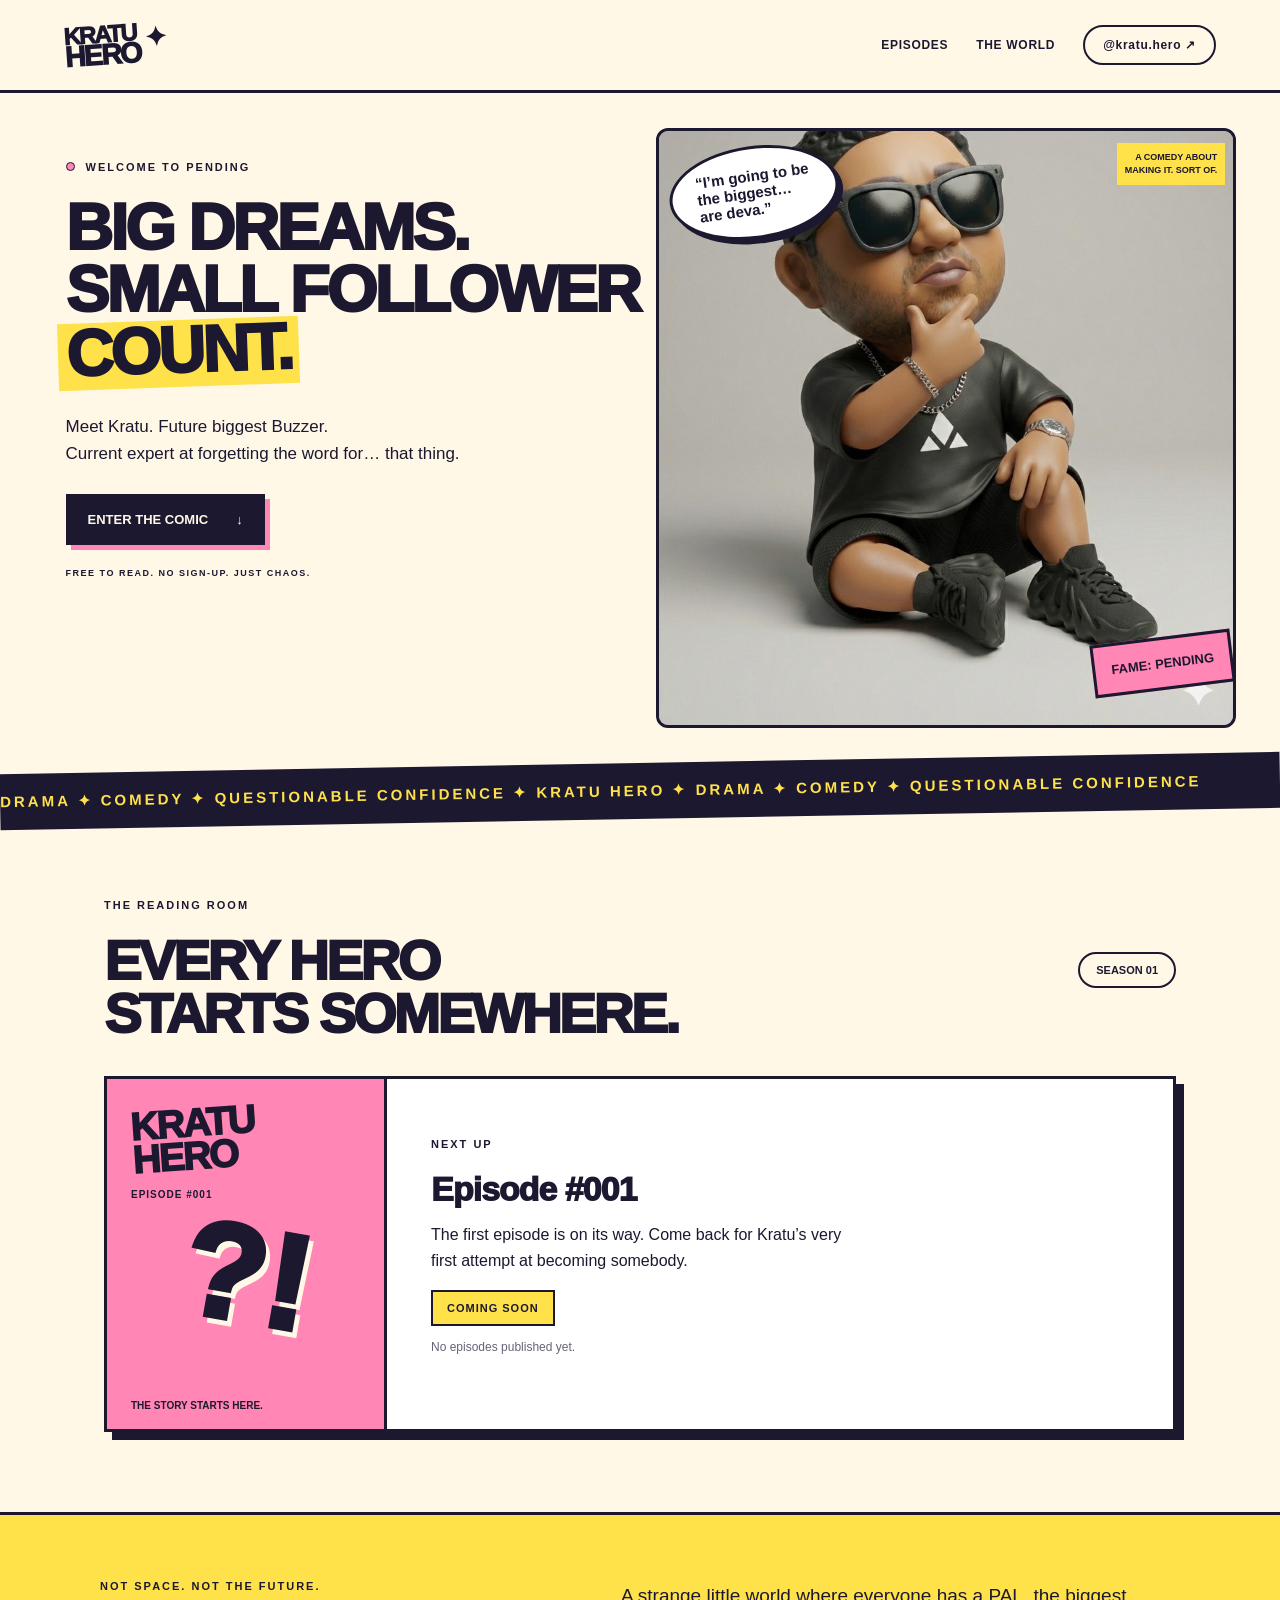
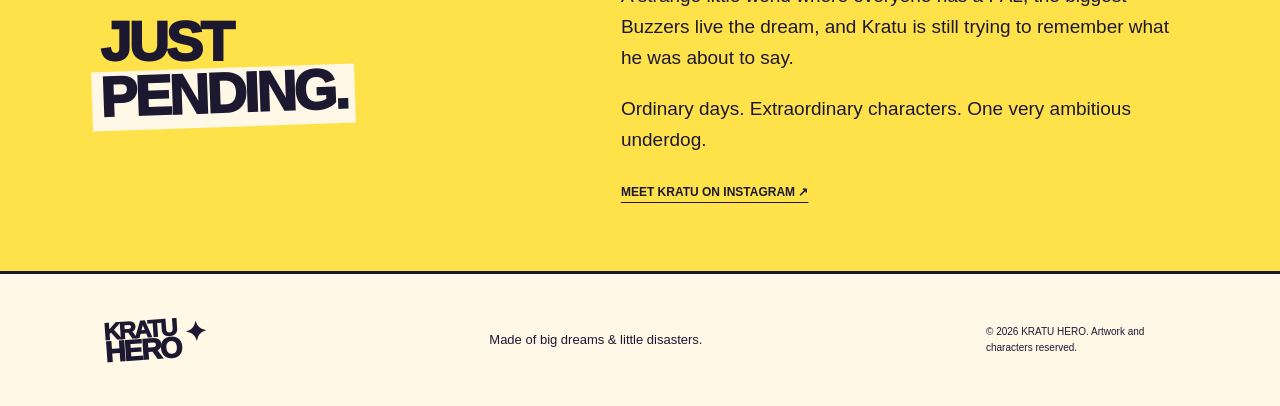
==== public/index.html @ 8c9e6fe4 "Build public Kratu Hero shell and approval-gated comic reader" ====
<!doctype html>
<html lang="en"><head><meta charset="utf-8"><meta name="viewport" content="width=device-width,initial-scale=1"><meta name="theme-color" content="#ffe24a"><meta name="description" content="KRATU HERO — big dreams, small follower count. A comedy comic from the world of Pending."><title>KRATU HERO — Welcome to Pending</title><link rel="icon" href="assets/favicon.svg" type="image/svg+xml"><link rel="stylesheet" href="style.css"></head>
<body><a class="skip" href="#main">Skip to content</a><header><a class="brand" href="./" aria-label="Kratu Hero home">KRATU<span>HERO</span><i>✦</i></a><nav aria-label="Main navigation"><a href="#episodes">EPISODES</a><a href="#world">THE WORLD</a><a class="social" href="https://www.instagram.com/kratu.hero/" target="_blank" rel="noopener">@kratu.hero ↗</a></nav></header>
<main id="main"><section class="hero" aria-labelledby="hero-title"><div class="intro"><p class="eyebrow"><span></span> WELCOME TO PENDING</p><h1 id="hero-title">BIG DREAMS.<br>SMALL FOLLOWER<br><em>COUNT.</em></h1><p class="lede">Meet Kratu. Future biggest Buzzer.<br>Current expert at forgetting the word for… that thing.</p><a class="button" href="#episodes">ENTER THE COMIC <span>↓</span></a><p class="tiny">FREE TO READ. NO SIGN-UP. JUST CHAOS.</p></div><div class="hero-art"><div class="burst"></div><div class="bubble">“I’m going to be<br>the biggest…<br><b>are deva.</b>”</div><div class="character" id="character"><img src="assets/kratu-original.jpeg" alt="Kratu wearing sunglasses, thinking hard about his next big idea" width="928" height="1152" fetchpriority="high"></div><span class="sticker">FAME: PENDING</span><span class="issue-label">A COMEDY ABOUT<br>MAKING IT. SORT OF.</span></div></section>
<div class="ticker" aria-hidden="true">DRAMA ✦ COMEDY ✦ QUESTIONABLE CONFIDENCE ✦ KRATU HERO ✦ DRAMA ✦ COMEDY ✦ QUESTIONABLE CONFIDENCE</div>
<section id="episodes" class="episodes"><div class="section-head"><div><p class="eyebrow">THE READING ROOM</p><h2>EVERY HERO<br>STARTS SOMEWHERE.</h2></div><span class="pill">SEASON 01</span></div><div id="episode-list" class="episode-grid"><article class="coming-card"><div class="cover-placeholder"><span class="mini-brand">KRATU<br>HERO</span><span class="cover-number">EPISODE #001</span><div class="question">?!</div><span class="cover-foot">THE STORY STARTS HERE.</span></div><div class="episode-copy"><p class="eyebrow">NEXT UP</p><h3>Episode #001</h3><p>The first episode is on its way. Come back for Kratu’s very first attempt at becoming somebody.</p><span class="status">COMING SOON</span><p class="availability">No episodes published yet.</p></div></article></div></section>
<section id="world" class="world"><div class="world-title"><p class="eyebrow">NOT SPACE. NOT THE FUTURE.</p><h2>JUST<br><em>PENDING.</em></h2></div><div class="world-copy"><p>A strange little world where everyone has a PAL, the biggest Buzzers live the dream, and Kratu is still trying to remember what he was about to say.</p><p>Ordinary days. Extraordinary characters. One very ambitious underdog.</p><a class="text-link" href="https://www.instagram.com/kratu.hero/" target="_blank" rel="noopener">MEET KRATU ON INSTAGRAM ↗</a></div></section></main>
<footer><a class="brand" href="./">KRATU<span>HERO</span><i>✦</i></a><p>Made of big dreams & little disasters.</p><small>© <span id="year">2026</span> KRATU HERO. Artwork and characters reserved.</small></footer><script src="app.js" defer></script></body></html>
---- public/style.css ----
:root{--ink:#1c1830;--paper:#fff8e7;--yellow:#ffe24a;--pink:#ff86b5;--violet:#afa1f0;--line:3px solid var(--ink)}*{box-sizing:border-box}html{scroll-behavior:smooth;scroll-padding-top:25px}body{margin:0;background:var(--paper);color:var(--ink);font-family:Arial,Helvetica,sans-serif}a{color:inherit}header{max-width:1360px;margin:auto;padding:24px 5%;display:flex;align-items:center;justify-content:space-between;border-bottom:var(--line)}.brand{text-decoration:none;font-weight:1000;letter-spacing:-2px;font-size:24px;line-height:.8;display:block;position:relative;transform:rotate(-4deg);padding-right:26px}.brand span{display:block;font-size:29px}.brand i{position:absolute;right:0;top:6px;font-size:27px;font-style:normal}nav{display:flex;gap:28px;align-items:center;font-size:12px;font-weight:900;letter-spacing:.7px}nav a{text-decoration:none;padding:12px 0}.social{border:2px solid var(--ink);border-radius:100px;padding:11px 18px}.hero{max-width:1360px;margin:auto;display:grid;grid-template-columns:1.05fr 1fr;min-height:650px;overflow:hidden}.intro{padding:68px 0 64px 10%}.eyebrow{font-size:11px;font-weight:900;letter-spacing:2px;margin:0 0 24px}.eyebrow span{display:inline-block;background:var(--pink);width:9px;height:9px;border:1px solid var(--ink);border-radius:50%;margin-right:6px}h1,h2,h3{font-weight:1000;letter-spacing:-3px;margin:0;line-height:.94}h1{font-size:clamp(50px,5.7vw,82px)}h1 em,h2 em{font-style:normal;display:inline-block;background:var(--yellow);padding:0 8px 6px;margin-left:-8px;transform:rotate(-2deg)}.lede{font-size:17px;line-height:1.55;margin:27px 0}.button{display:inline-flex;gap:28px;text-decoration:none;background:var(--ink);color:var(--paper);font-weight:900;font-size:13px;padding:18px 22px;box-shadow:5px 5px 0 var(--pink);transition:transform .15s}.button:hover{transform:translateY(-3px)}.tiny{font-size:9px;font-weight:800;letter-spacing:1.5px;margin-top:23px}.hero-art{position:relative;min-height:600px;background:radial-gradient(var(--ink) .8px,transparent .8px);background-size:11px 11px;margin:35px 7% 35px 0;border:var(--line);background-color:var(--violet);border-radius:48% 48% 10px 10px;overflow:hidden}.burst{position:absolute;inset:20%;background:var(--yellow);clip-path:polygon(50% 0,60% 30%,85% 12%,75% 42%,100% 50%,73% 60%,87% 90%,60% 75%,50% 100%,40% 73%,10% 88%,25% 60%,0 50%,28% 40%,14% 10%,40% 27%);transform:scale(2)}.character{position:absolute;inset:14% 3% 0;display:flex;justify-content:center;align-items:end}.character img{width:100%;height:100%;object-fit:contain;object-position:center bottom}.standin{font-size:230px;font-weight:1000;text-shadow:9px 9px 0 var(--paper);transform:rotate(-12deg);line-height:.7;margin-bottom:80px}.standin span{display:block;transform:translateX(50px)}.bubble{position:absolute;top:30px;left:18px;z-index:2;font-size:19px;font-weight:700;background:white;border:var(--line);padding:18px 25px;border-radius:50%;transform:rotate(-8deg);box-shadow:4px 5px 0 var(--ink)}.sticker{position:absolute;bottom:35px;right:0;background:var(--pink);padding:16px;border:var(--line);font-weight:900;font-size:13px;transform:rotate(-7deg)}.issue-label{position:absolute;top:40px;right:15px;font-weight:900;font-size:9px;line-height:1.4;text-align:right}.ticker{background:var(--ink);color:var(--yellow);font-weight:900;letter-spacing:3px;padding:19px 0;white-space:nowrap;overflow:hidden;font-size:15px;transform:rotate(-1deg)}.episodes{max-width:1200px;margin:0 auto;padding:80px 5%}.section-head{display:flex;align-items:center;justify-content:space-between;margin-bottom:35px}h2{font-size:clamp(34px,4.5vw,56px)}.pill{border:2px solid var(--ink);padding:10px 16px;border-radius:50px;font-size:11px;font-weight:900;white-space:nowrap}.coming-card{display:grid;grid-template-columns:280px 1fr;border:var(--line);box-shadow:8px 8px 0 var(--ink);background:white}.cover-placeholder{aspect-ratio:4/5;border-right:var(--line);padding:24px;background:var(--pink);position:relative;overflow:hidden}.mini-brand{display:block;font-weight:1000;font-size:39px;line-height:.85;letter-spacing:-2px;transform:rotate(-4deg)}.cover-number{display:block;margin-top:20px;font-weight:900;font-size:10px;letter-spacing:1px}.question{font-size:135px;font-weight:1000;transform:rotate(10deg);text-align:center;text-shadow:5px 5px 0 var(--paper)}.cover-foot{position:absolute;bottom:18px;font-size:10px;font-weight:900}.episode-copy{padding:44px;align-self:center}.episode-copy h3{font-size:34px;letter-spacing:-1px}.episode-copy>p:not(.eyebrow){max-width:420px;line-height:1.6;font-size:16px}.status{display:inline-block;font-weight:900;font-size:11px;letter-spacing:1px;background:var(--yellow);border:2px solid var(--ink);padding:10px 14px}.episode-copy p.availability{font-size:12px;color:#696277}.world{border-top:var(--line);border-bottom:var(--line);background:var(--yellow);padding:65px max(5%,calc((100vw - 1080px)/2));display:grid;grid-template-columns:1fr 1.2fr;gap:55px}.world h2 em{background:var(--paper)}.world-copy{font-size:19px;line-height:1.65}.world-copy p:first-child{margin-top:0}.text-link{font-size:12px;font-weight:900;text-underline-offset:6px}footer{max-width:1200px;margin:auto;padding:45px 5%;display:flex;justify-content:space-between;align-items:center;gap:25px}footer p{font-size:13px}footer small{font-size:10px;max-width:190px;line-height:1.6}.skip{position:absolute;top:-80px;left:20px;background:white;padding:15px;z-index:10}.skip:focus{top:5px}a:focus-visible{outline:4px solid #7144c5;outline-offset:5px}@media(max-width:700px){header{padding:22px 6%}nav{gap:16px;font-size:10px}.social{display:none}.hero{grid-template-columns:1fr}.intro{padding:45px 7% 20px}h1{font-size:58px}.lede{font-size:16px}.hero-art{height:440px;min-height:0;margin:20px 7% 40px}.bubble{font-size:16px}.issue-label{font-size:8px}.ticker{font-size:12px;padding:16px}.episodes{padding:55px 7%}.section-head{gap:15px;align-items:flex-start}h2{font-size:36px;letter-spacing:-1.5px}.pill{font-size:9px;padding:8px}.coming-card{grid-template-columns:1fr}.cover-placeholder{border-right:0;border-bottom:var(--line);max-height:340px;aspect-ratio:auto}.mini-brand{font-size:42px}.question{font-size:130px;line-height:1.1}.cover-number{margin-top:14px}.cover-foot{right:18px}.episode-copy{padding:28px}.world{grid-template-columns:1fr;gap:30px;padding:45px 7%}.world-copy{font-size:17px}footer{flex-wrap:wrap;padding:35px 7%}footer small{max-width:none;width:100%}}@media(prefers-reduced-motion:reduce){html{scroll-behavior:auto}*{transition:none!important}}

.hero-art{border-radius:12px}.character{inset:0}.character img{object-fit:cover}.bubble{top:15px;font-size:15px;left:10px}.issue-label{background:var(--yellow);padding:8px;top:12px;right:8px}.sticker{z-index:3}.burst{display:none}
h1{font-size:clamp(46px,5.1vw,74px)}
@media(max-width:700px){h1{font-size:clamp(34px,10.5vw,58px);letter-spacing:-2px}.hero-art{height:auto;aspect-ratio:4/5}.section-head h2{font-size:clamp(27px,7.8vw,36px)}}
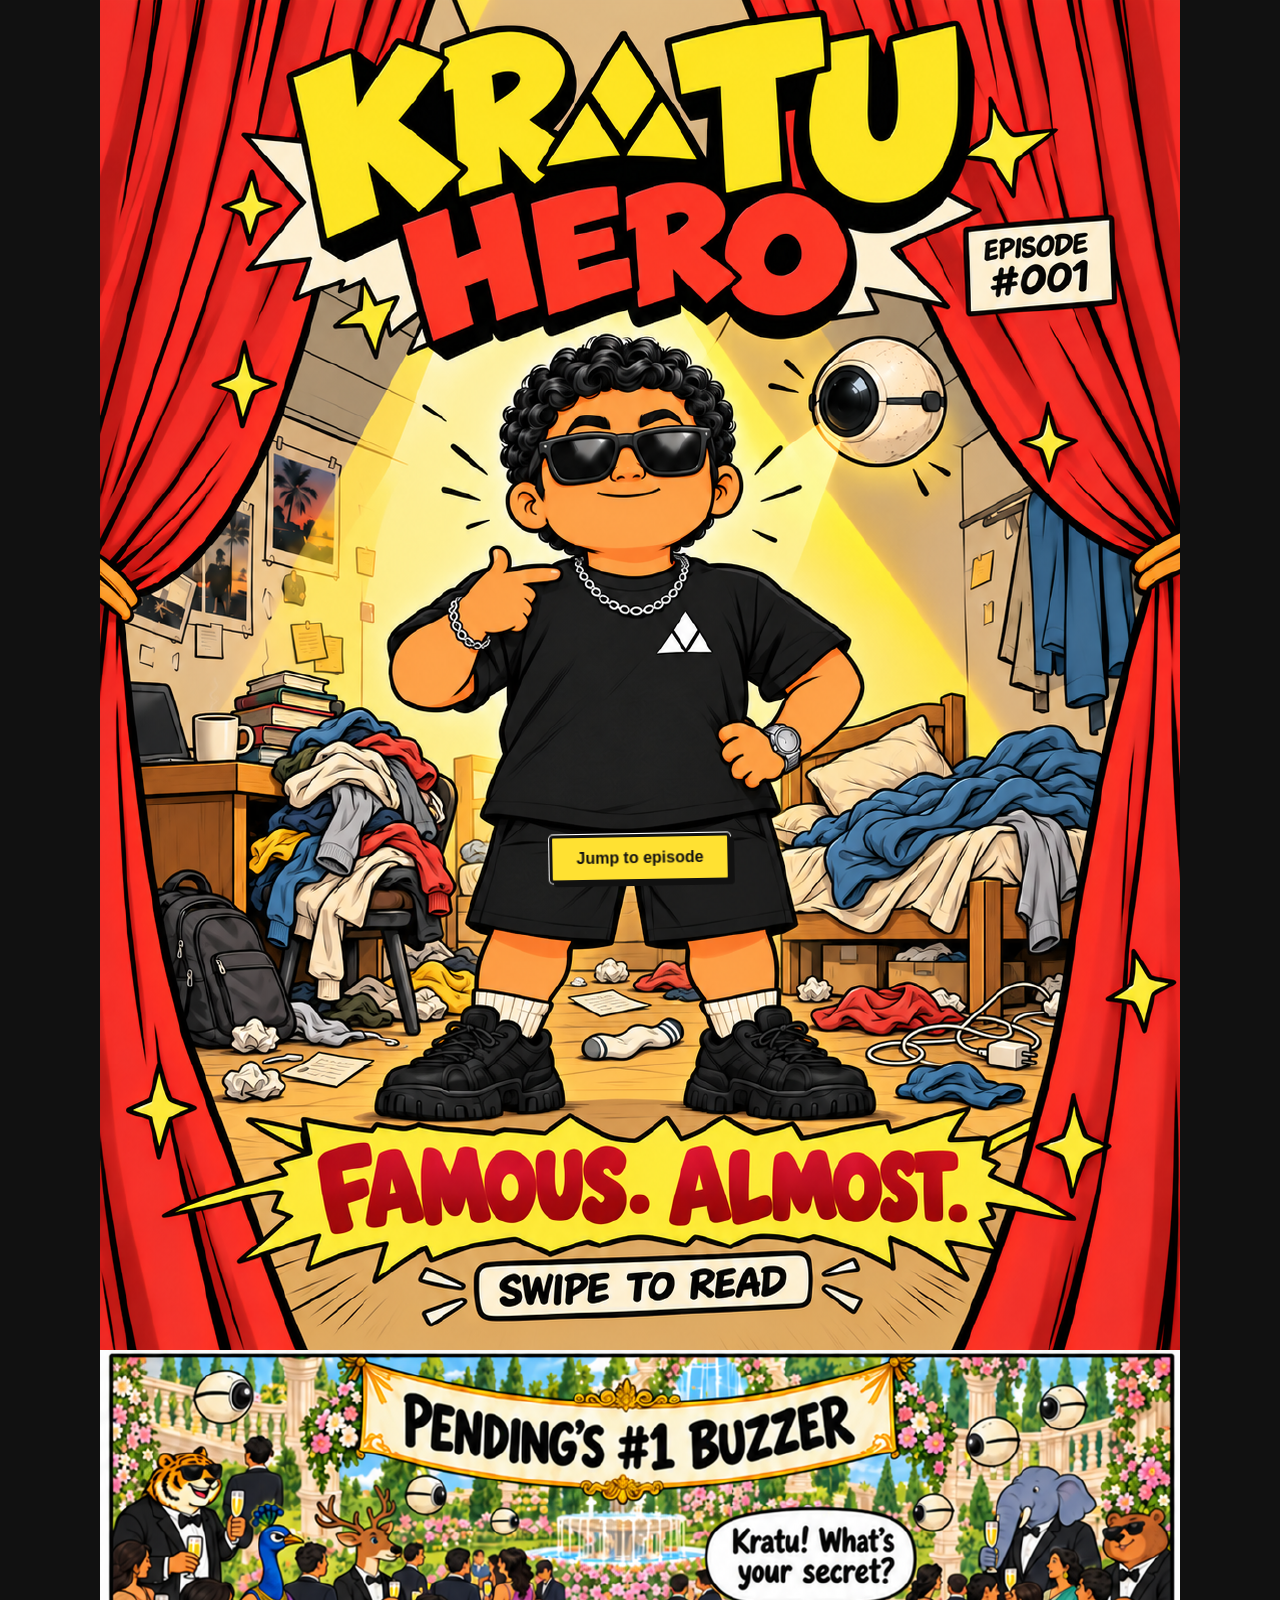
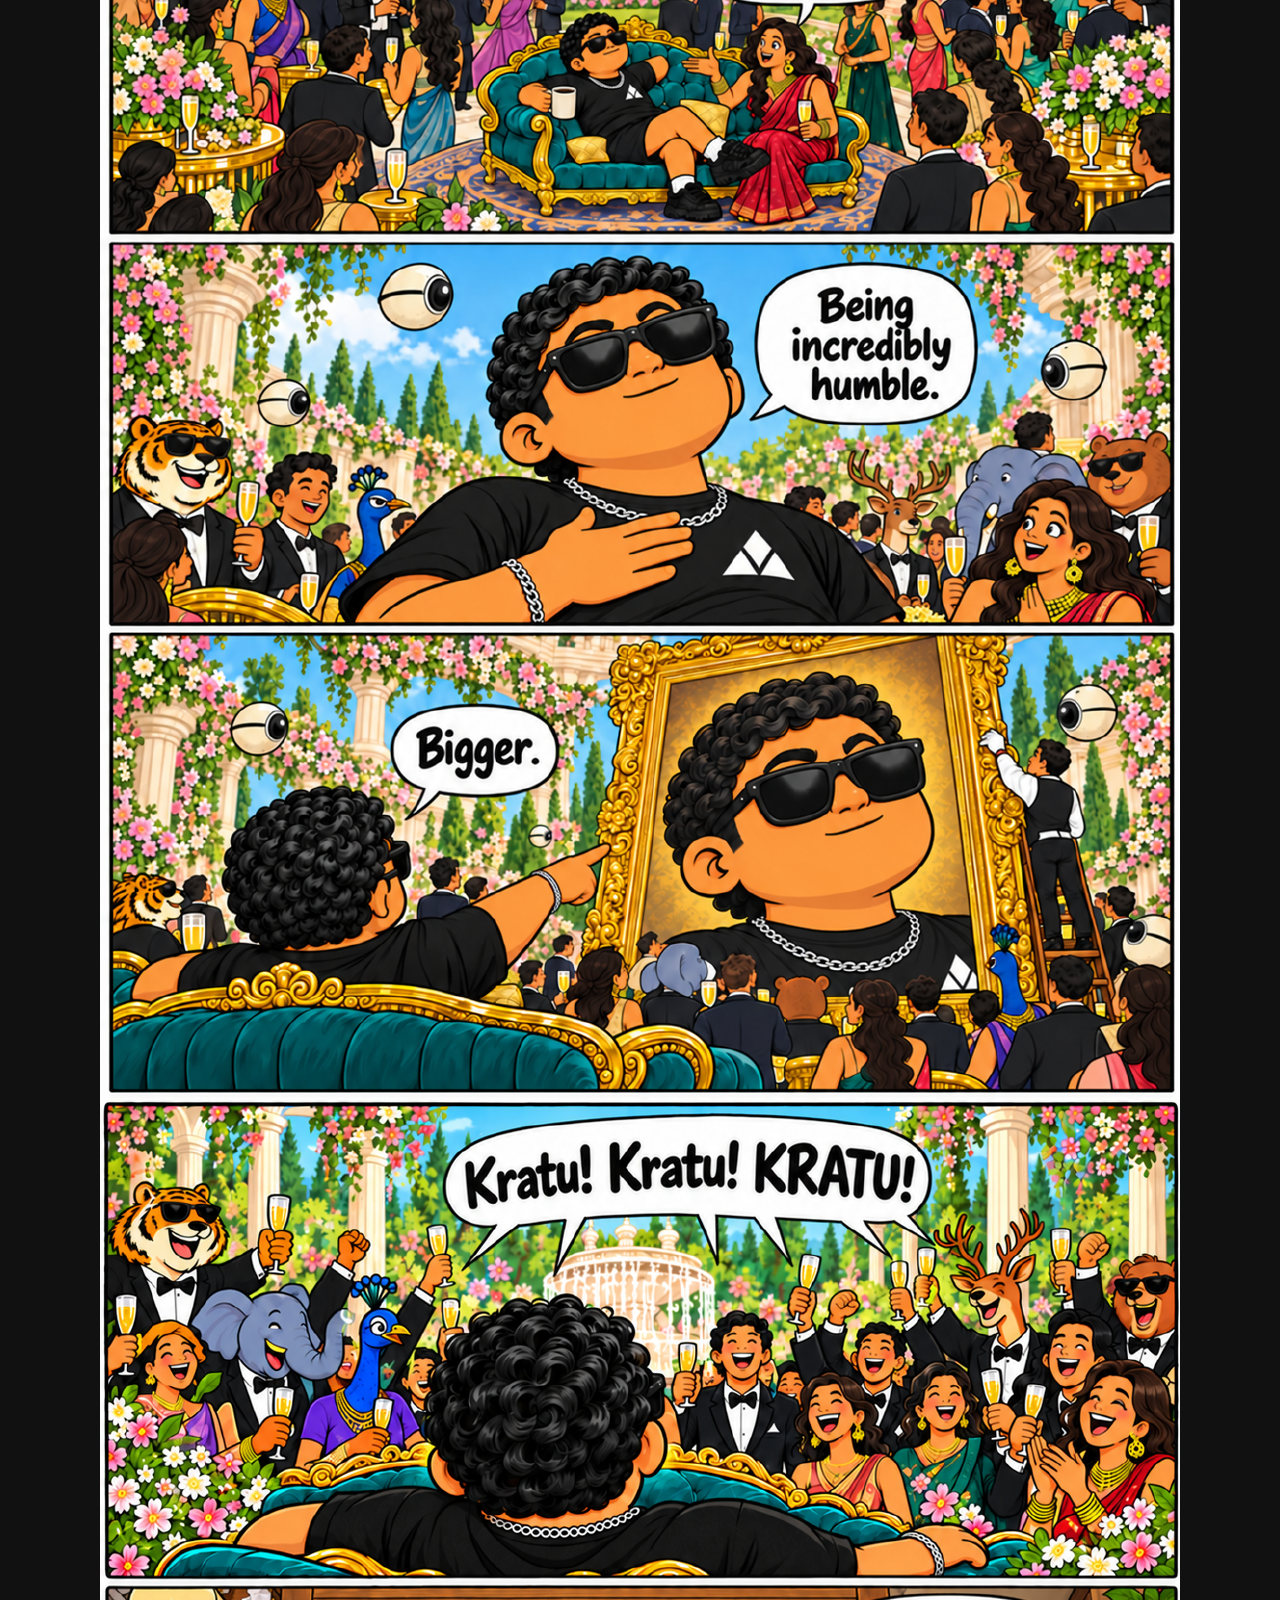
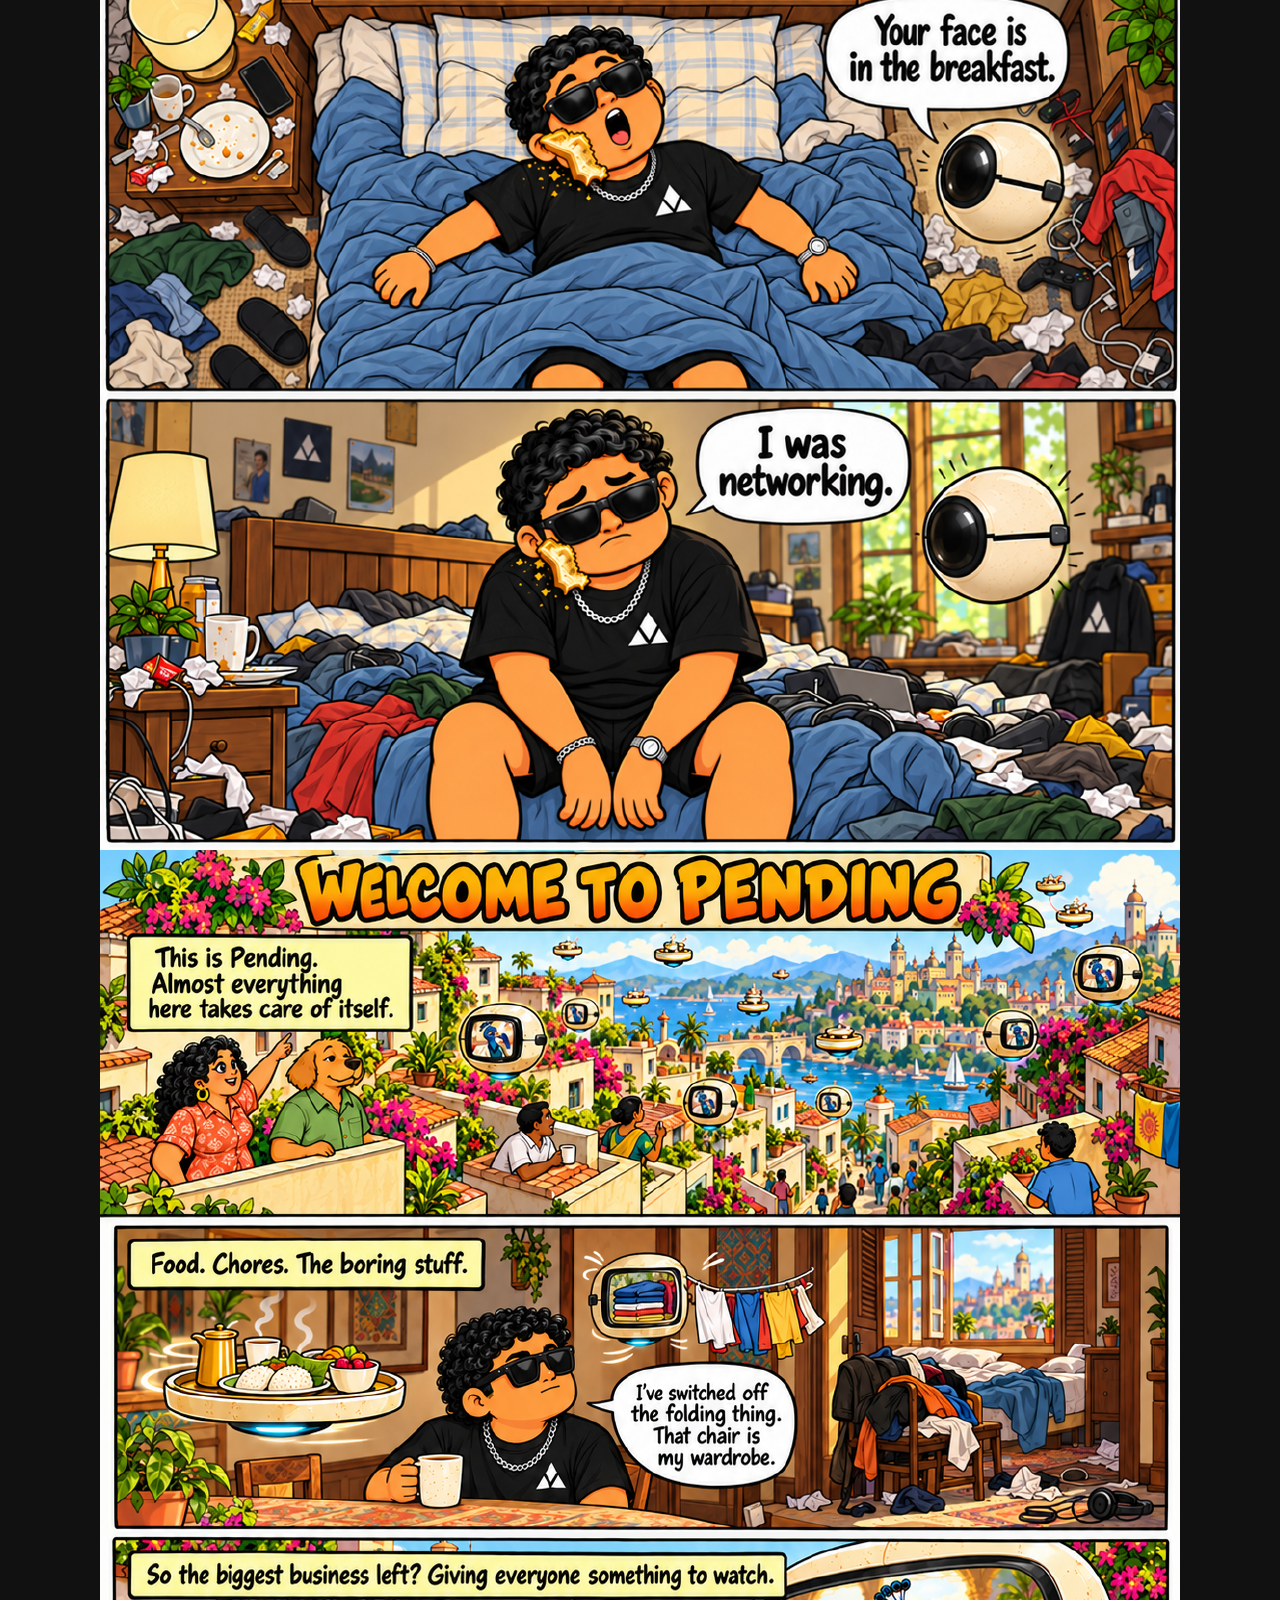
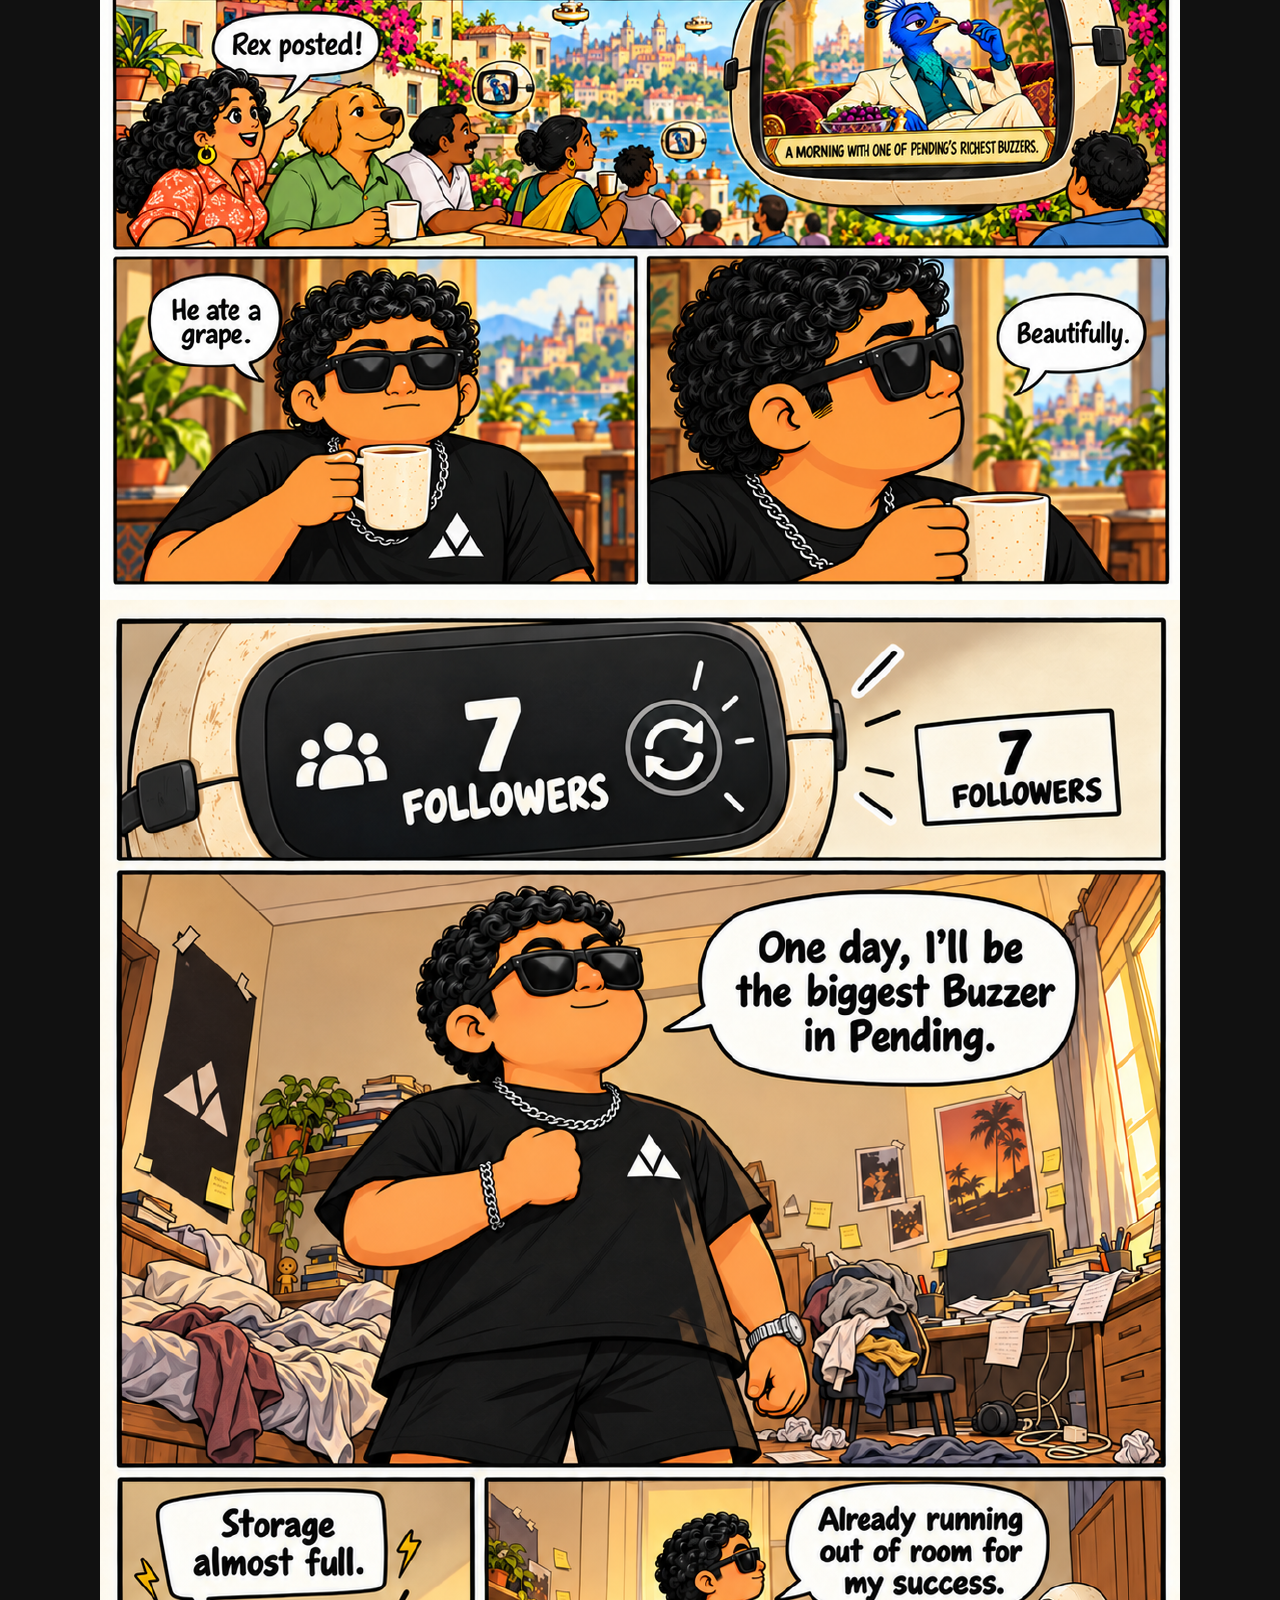
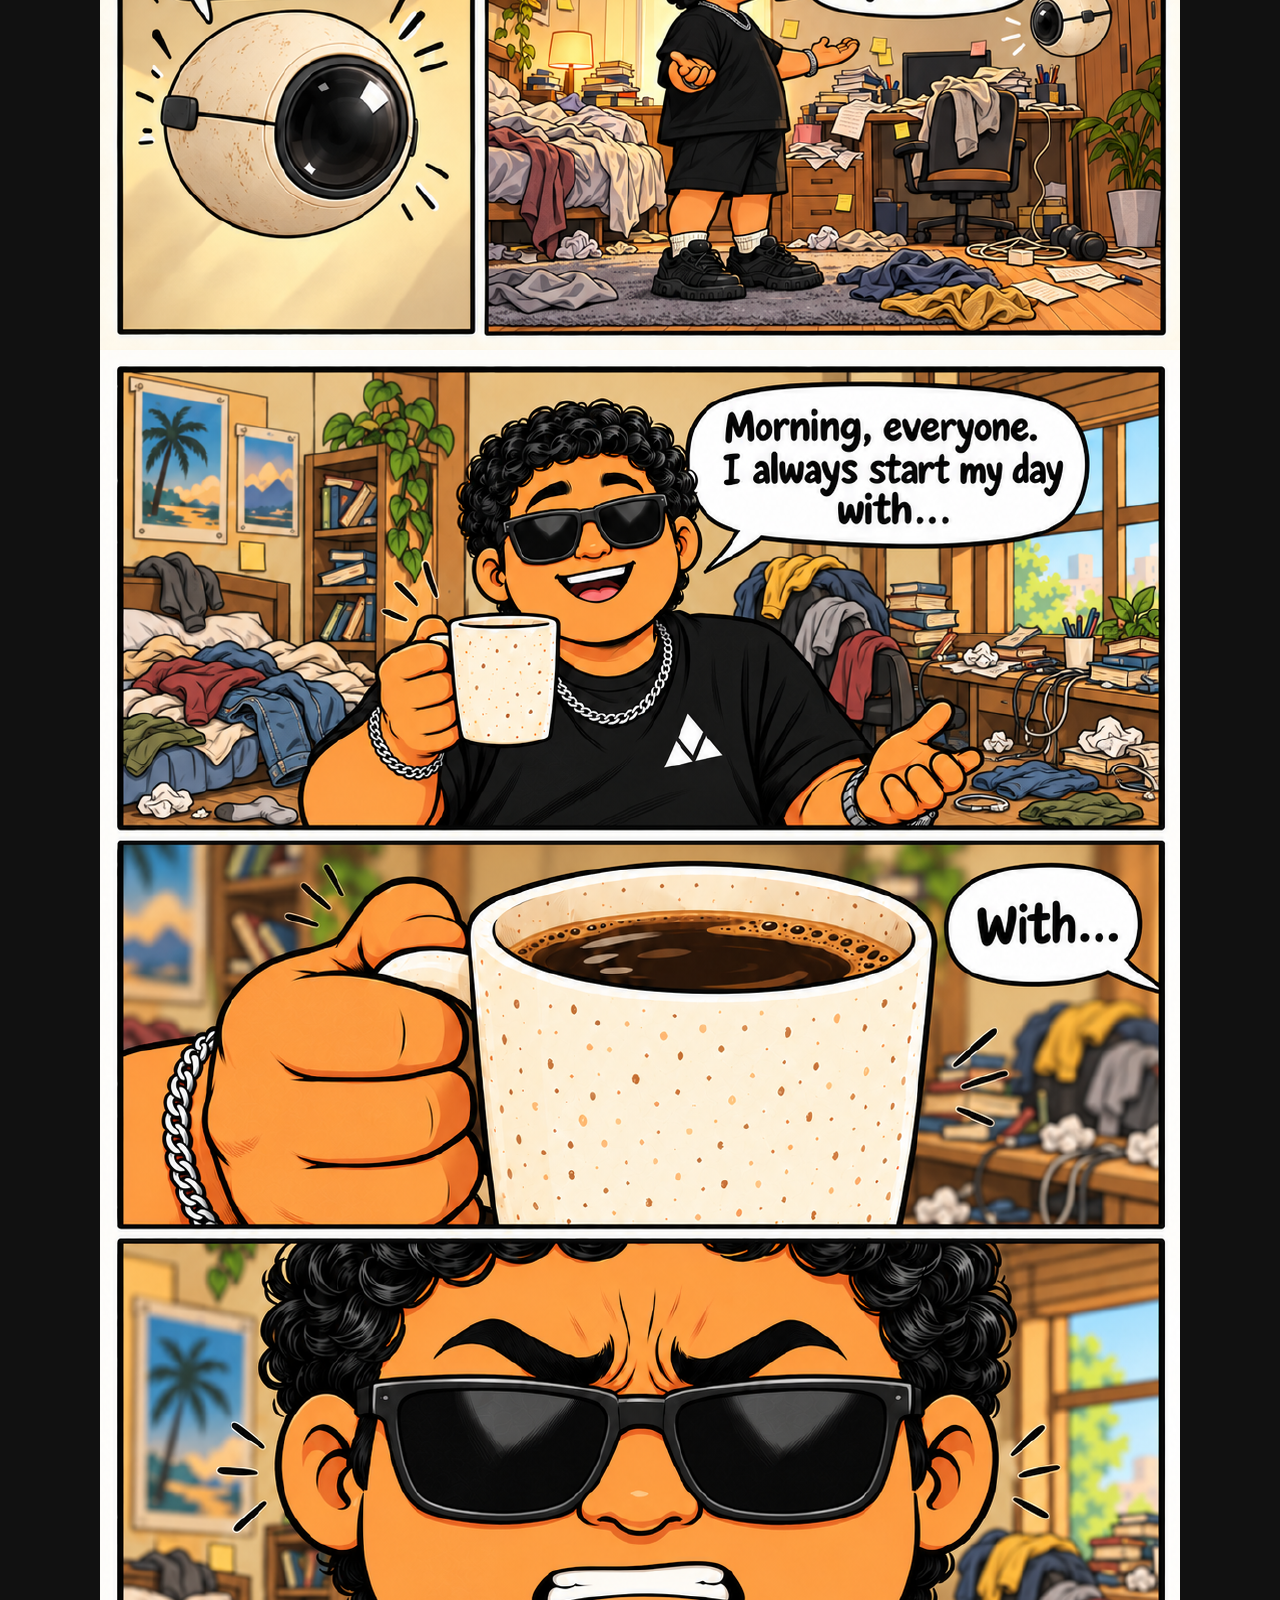
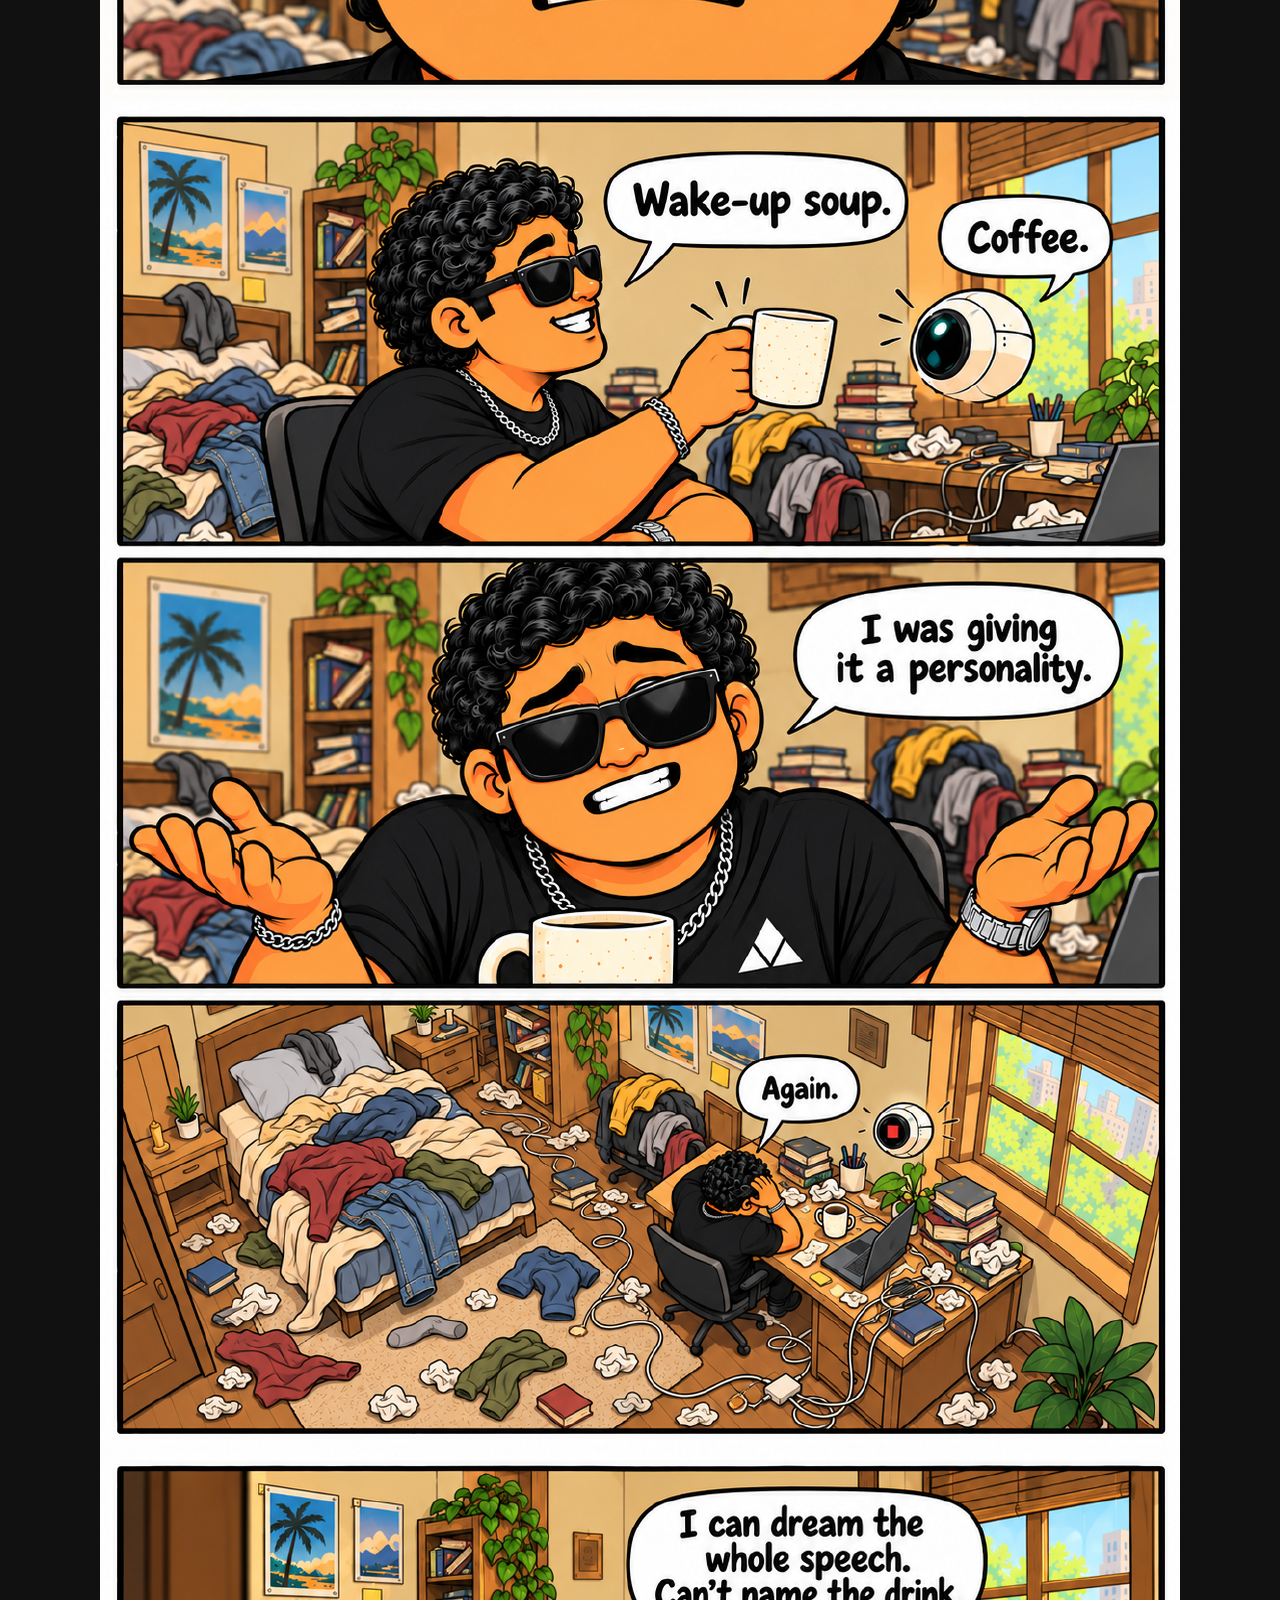
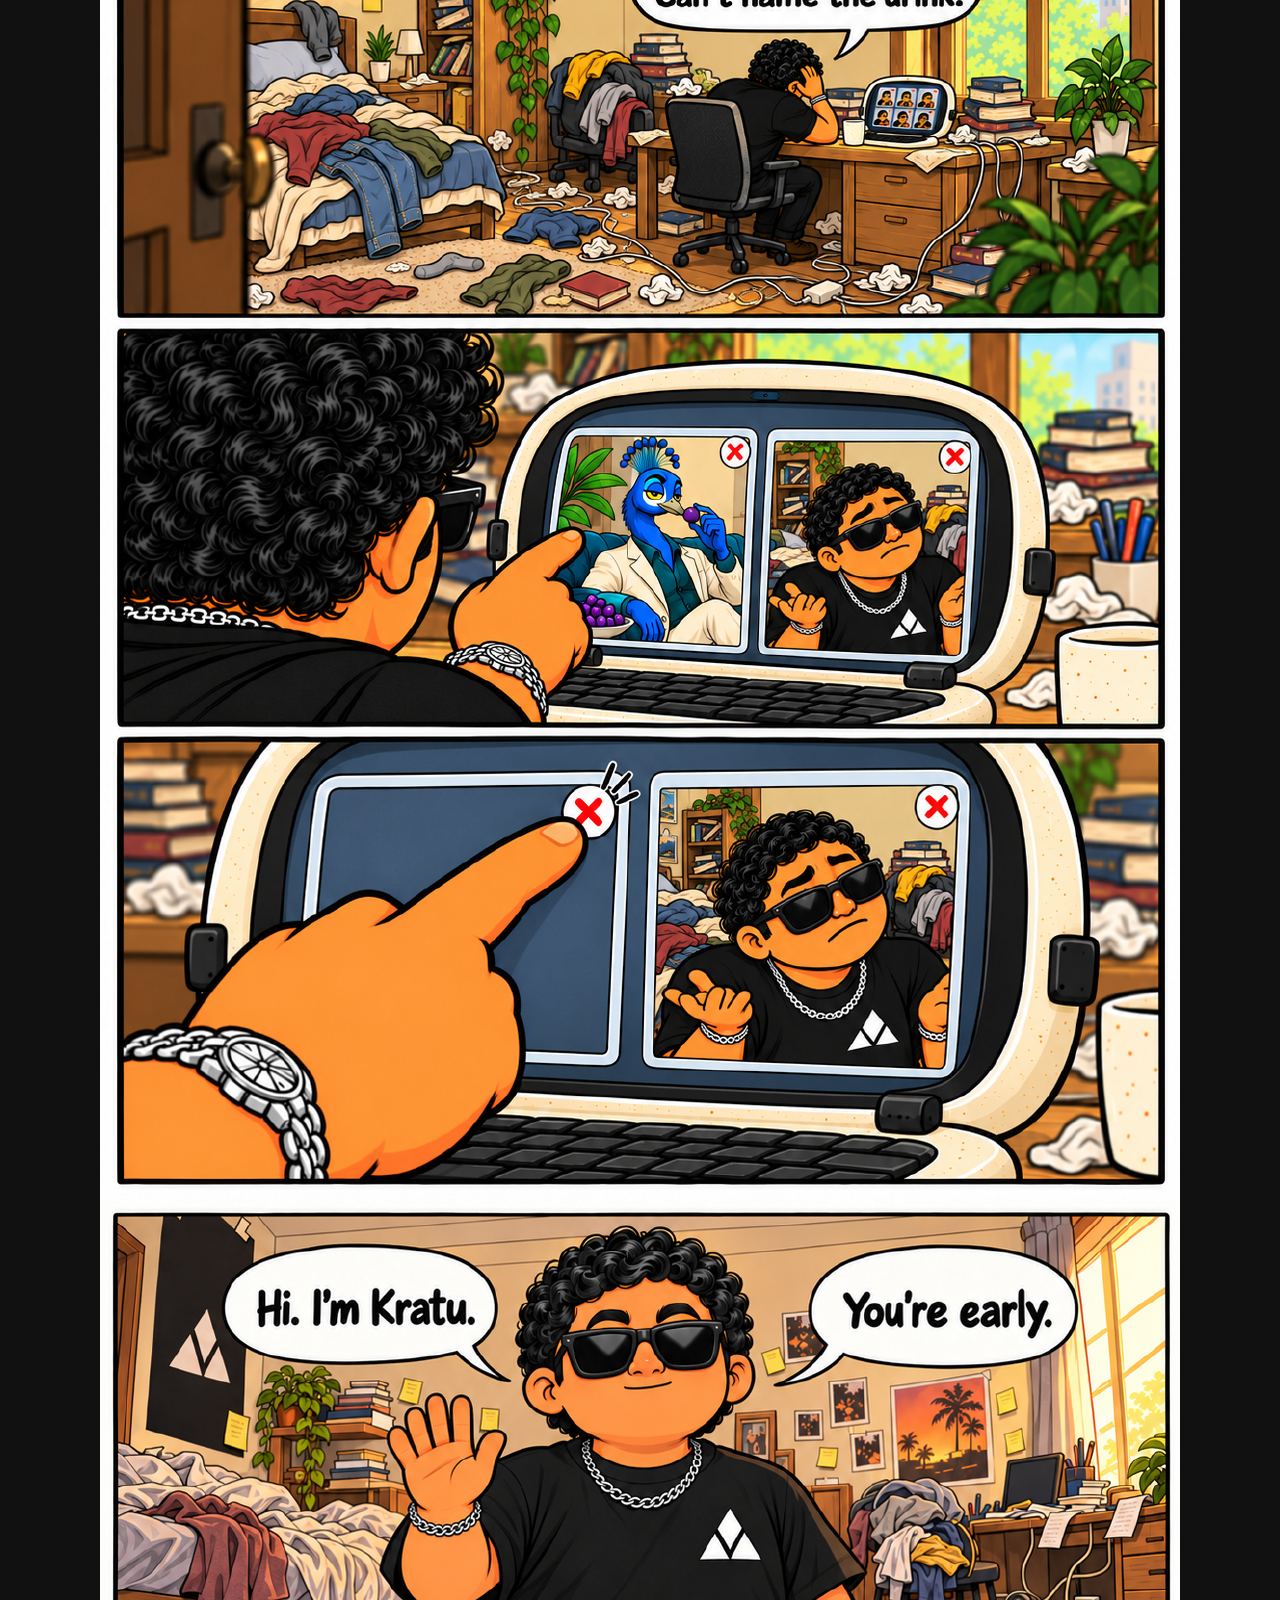
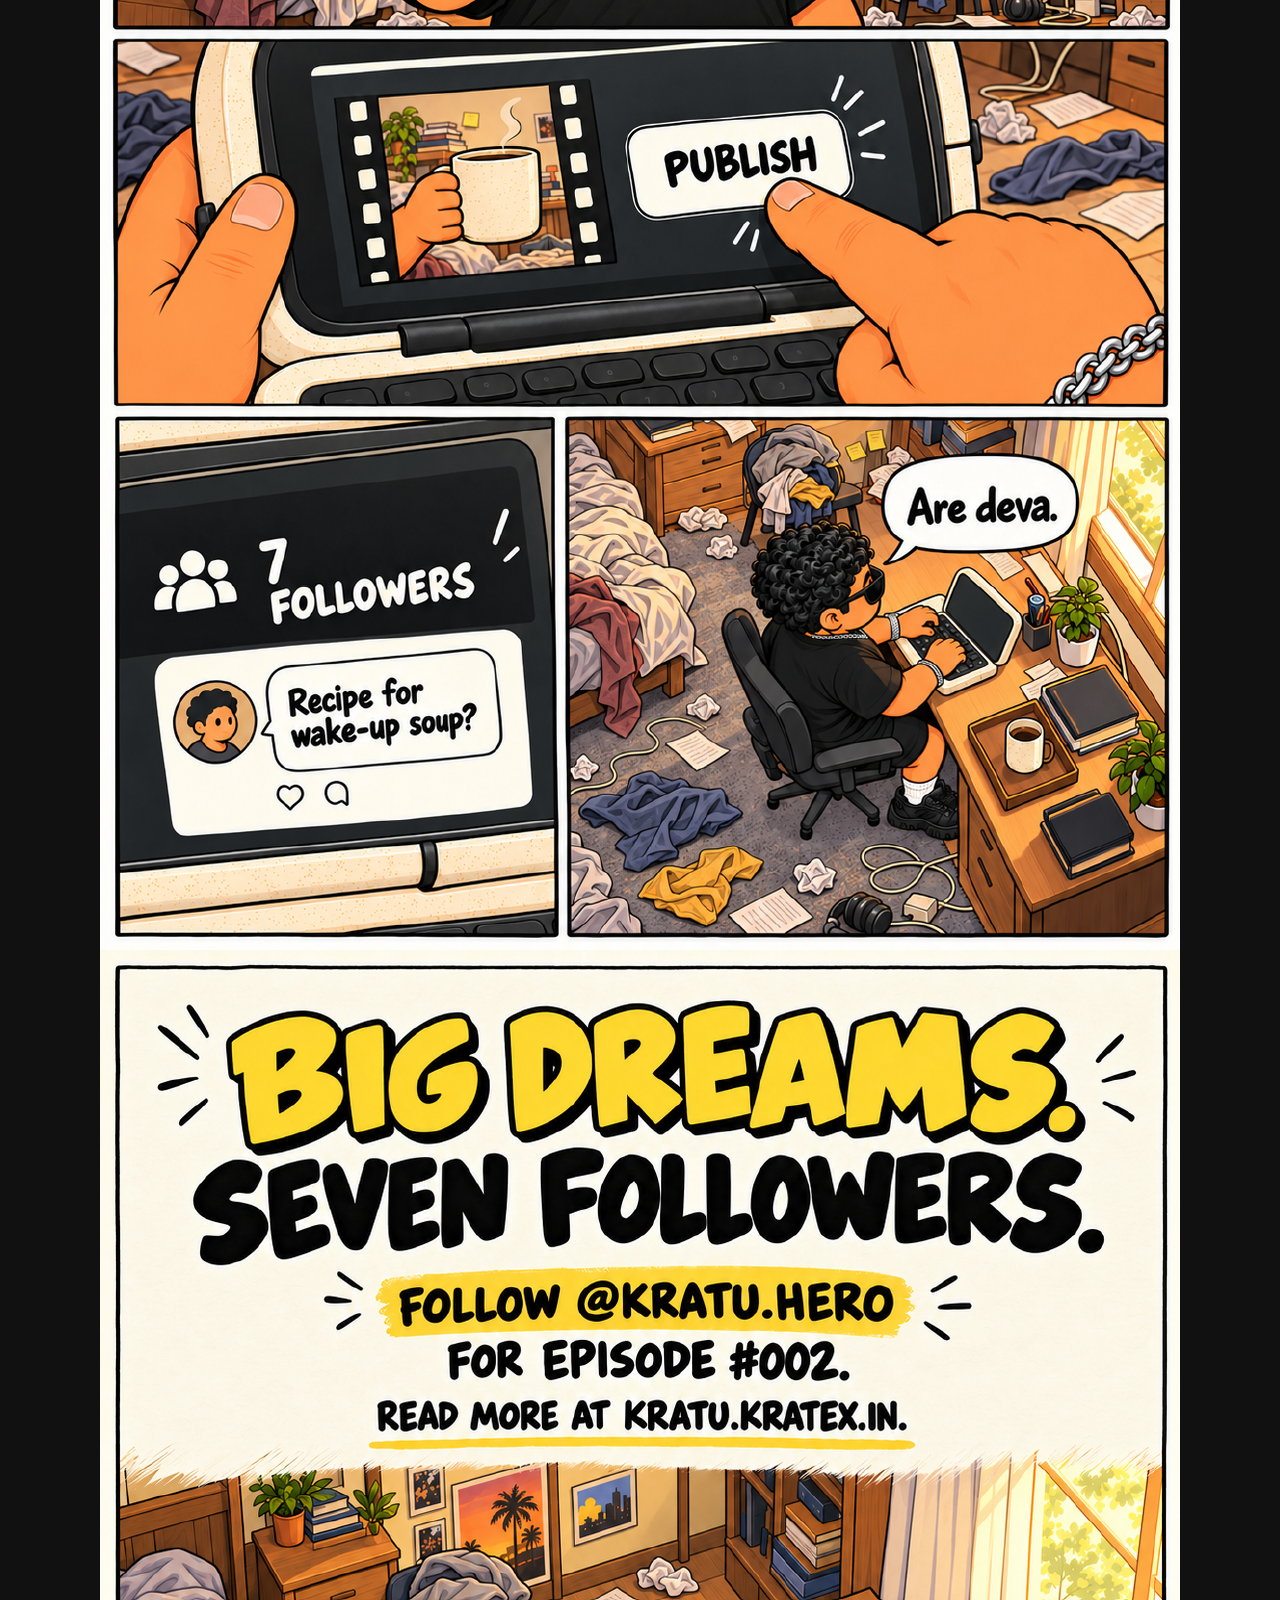
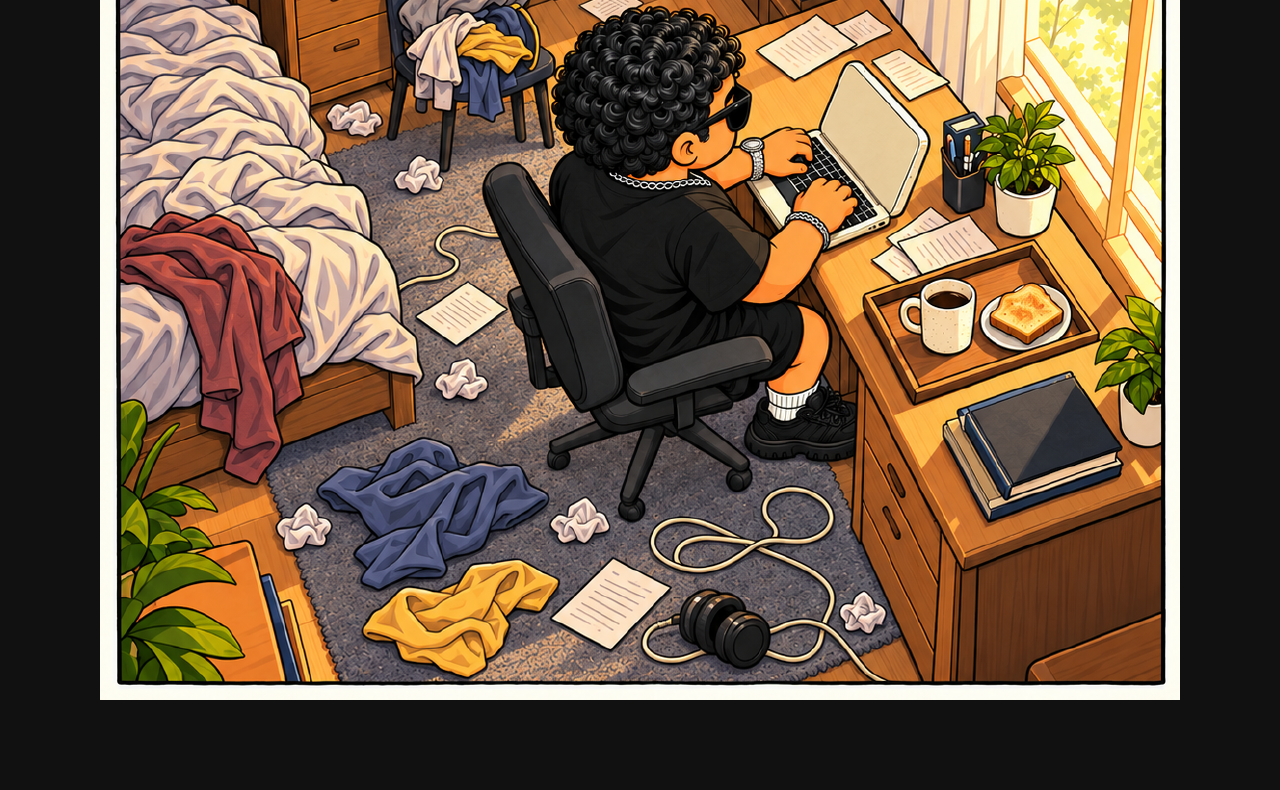
==== commit 4f4677b9: "Publish approved Episode 001 v5 with direct fullscreen comic reader" ====
--- a/public/index.html
+++ b/public/index.html
@@ -1,8 +1 @@
-<!doctype html>
-<html lang="en"><head><meta charset="utf-8"><meta name="viewport" content="width=device-width,initial-scale=1"><meta name="theme-color" content="#ffe24a"><meta name="description" content="KRATU HERO — big dreams, small follower count. A comedy comic from the world of Pending."><title>KRATU HERO — Welcome to Pending</title><link rel="icon" href="assets/favicon.svg" type="image/svg+xml"><link rel="stylesheet" href="style.css"></head>
-<body><a class="skip" href="#main">Skip to content</a><header><a class="brand" href="./" aria-label="Kratu Hero home">KRATU<span>HERO</span><i>✦</i></a><nav aria-label="Main navigation"><a href="#episodes">EPISODES</a><a href="#world">THE WORLD</a><a class="social" href="https://www.instagram.com/kratu.hero/" target="_blank" rel="noopener">@kratu.hero ↗</a></nav></header>
-<main id="main"><section class="hero" aria-labelledby="hero-title"><div class="intro"><p class="eyebrow"><span></span> WELCOME TO PENDING</p><h1 id="hero-title">BIG DREAMS.<br>SMALL FOLLOWER<br><em>COUNT.</em></h1><p class="lede">Meet Kratu. Future biggest Buzzer.<br>Current expert at forgetting the word for… that thing.</p><a class="button" href="#episodes">ENTER THE COMIC <span>↓</span></a><p class="tiny">FREE TO READ. NO SIGN-UP. JUST CHAOS.</p></div><div class="hero-art"><div class="burst"></div><div class="bubble">“I’m going to be<br>the biggest…<br><b>are deva.</b>”</div><div class="character" id="character"><img src="assets/kratu-original.jpeg" alt="Kratu wearing sunglasses, thinking hard about his next big idea" width="928" height="1152" fetchpriority="high"></div><span class="sticker">FAME: PENDING</span><span class="issue-label">A COMEDY ABOUT<br>MAKING IT. SORT OF.</span></div></section>
-<div class="ticker" aria-hidden="true">DRAMA ✦ COMEDY ✦ QUESTIONABLE CONFIDENCE ✦ KRATU HERO ✦ DRAMA ✦ COMEDY ✦ QUESTIONABLE CONFIDENCE</div>
-<section id="episodes" class="episodes"><div class="section-head"><div><p class="eyebrow">THE READING ROOM</p><h2>EVERY HERO<br>STARTS SOMEWHERE.</h2></div><span class="pill">SEASON 01</span></div><div id="episode-list" class="episode-grid"><article class="coming-card"><div class="cover-placeholder"><span class="mini-brand">KRATU<br>HERO</span><span class="cover-number">EPISODE #001</span><div class="question">?!</div><span class="cover-foot">THE STORY STARTS HERE.</span></div><div class="episode-copy"><p class="eyebrow">NEXT UP</p><h3>Episode #001</h3><p>The first episode is on its way. Come back for Kratu’s very first attempt at becoming somebody.</p><span class="status">COMING SOON</span><p class="availability">No episodes published yet.</p></div></article></div></section>
-<section id="world" class="world"><div class="world-title"><p class="eyebrow">NOT SPACE. NOT THE FUTURE.</p><h2>JUST<br><em>PENDING.</em></h2></div><div class="world-copy"><p>A strange little world where everyone has a PAL, the biggest Buzzers live the dream, and Kratu is still trying to remember what he was about to say.</p><p>Ordinary days. Extraordinary characters. One very ambitious underdog.</p><a class="text-link" href="https://www.instagram.com/kratu.hero/" target="_blank" rel="noopener">MEET KRATU ON INSTAGRAM ↗</a></div></section></main>
-<footer><a class="brand" href="./">KRATU<span>HERO</span><i>✦</i></a><p>Made of big dreams & little disasters.</p><small>© <span id="year">2026</span> KRATU HERO. Artwork and characters reserved.</small></footer><script src="app.js" defer></script></body></html>
+<!doctype html><html lang="en"><head><meta charset="utf-8"><meta name="viewport" content="width=device-width,initial-scale=1,viewport-fit=cover"><meta name="theme-color" content="#111111"><meta name="description" content="Read KRATU HERO. A big dream, a cheap PAL, and one almost-famous Buzzer. Free comic episodes from Pending."><title>Famous. Almost. — KRATU HERO</title><link rel="icon" href="assets/favicon.svg"><link rel="stylesheet" href="style.css?v=2"></head><body><main id="reader" aria-label="Comic episode"><img class="page" src="episodes/001-v5/page-01.webp" alt="KRATU HERO — Famous. Almost. — Episode 001 cover" width="1080" height="1350" fetchpriority="high"><noscript><p>Enable JavaScript to read all pages and select an episode.</p></noscript></main><button id="jump" type="button" aria-haspopup="dialog" aria-controls="episodes">Jump to episode</button><dialog id="episodes" aria-labelledby="episode-title"><h1 id="episode-title">Pick your episode</h1><nav id="episode-list" aria-label="Episodes"></nav><p class="dismiss">Tap outside or press Escape to return to the comic.</p></dialog><script src="reader.js?v=2" defer></script></body></html>
--- a/public/style.css
+++ b/public/style.css
@@ -1,5 +1 @@
-:root{--ink:#1c1830;--paper:#fff8e7;--yellow:#ffe24a;--pink:#ff86b5;--violet:#afa1f0;--line:3px solid var(--ink)}*{box-sizing:border-box}html{scroll-behavior:smooth;scroll-padding-top:25px}body{margin:0;background:var(--paper);color:var(--ink);font-family:Arial,Helvetica,sans-serif}a{color:inherit}header{max-width:1360px;margin:auto;padding:24px 5%;display:flex;align-items:center;justify-content:space-between;border-bottom:var(--line)}.brand{text-decoration:none;font-weight:1000;letter-spacing:-2px;font-size:24px;line-height:.8;display:block;position:relative;transform:rotate(-4deg);padding-right:26px}.brand span{display:block;font-size:29px}.brand i{position:absolute;right:0;top:6px;font-size:27px;font-style:normal}nav{display:flex;gap:28px;align-items:center;font-size:12px;font-weight:900;letter-spacing:.7px}nav a{text-decoration:none;padding:12px 0}.social{border:2px solid var(--ink);border-radius:100px;padding:11px 18px}.hero{max-width:1360px;margin:auto;display:grid;grid-template-columns:1.05fr 1fr;min-height:650px;overflow:hidden}.intro{padding:68px 0 64px 10%}.eyebrow{font-size:11px;font-weight:900;letter-spacing:2px;margin:0 0 24px}.eyebrow span{display:inline-block;background:var(--pink);width:9px;height:9px;border:1px solid var(--ink);border-radius:50%;margin-right:6px}h1,h2,h3{font-weight:1000;letter-spacing:-3px;margin:0;line-height:.94}h1{font-size:clamp(50px,5.7vw,82px)}h1 em,h2 em{font-style:normal;display:inline-block;background:var(--yellow);padding:0 8px 6px;margin-left:-8px;transform:rotate(-2deg)}.lede{font-size:17px;line-height:1.55;margin:27px 0}.button{display:inline-flex;gap:28px;text-decoration:none;background:var(--ink);color:var(--paper);font-weight:900;font-size:13px;padding:18px 22px;box-shadow:5px 5px 0 var(--pink);transition:transform .15s}.button:hover{transform:translateY(-3px)}.tiny{font-size:9px;font-weight:800;letter-spacing:1.5px;margin-top:23px}.hero-art{position:relative;min-height:600px;background:radial-gradient(var(--ink) .8px,transparent .8px);background-size:11px 11px;margin:35px 7% 35px 0;border:var(--line);background-color:var(--violet);border-radius:48% 48% 10px 10px;overflow:hidden}.burst{position:absolute;inset:20%;background:var(--yellow);clip-path:polygon(50% 0,60% 30%,85% 12%,75% 42%,100% 50%,73% 60%,87% 90%,60% 75%,50% 100%,40% 73%,10% 88%,25% 60%,0 50%,28% 40%,14% 10%,40% 27%);transform:scale(2)}.character{position:absolute;inset:14% 3% 0;display:flex;justify-content:center;align-items:end}.character img{width:100%;height:100%;object-fit:contain;object-position:center bottom}.standin{font-size:230px;font-weight:1000;text-shadow:9px 9px 0 var(--paper);transform:rotate(-12deg);line-height:.7;margin-bottom:80px}.standin span{display:block;transform:translateX(50px)}.bubble{position:absolute;top:30px;left:18px;z-index:2;font-size:19px;font-weight:700;background:white;border:var(--line);padding:18px 25px;border-radius:50%;transform:rotate(-8deg);box-shadow:4px 5px 0 var(--ink)}.sticker{position:absolute;bottom:35px;right:0;background:var(--pink);padding:16px;border:var(--line);font-weight:900;font-size:13px;transform:rotate(-7deg)}.issue-label{position:absolute;top:40px;right:15px;font-weight:900;font-size:9px;line-height:1.4;text-align:right}.ticker{background:var(--ink);color:var(--yellow);font-weight:900;letter-spacing:3px;padding:19px 0;white-space:nowrap;overflow:hidden;font-size:15px;transform:rotate(-1deg)}.episodes{max-width:1200px;margin:0 auto;padding:80px 5%}.section-head{display:flex;align-items:center;justify-content:space-between;margin-bottom:35px}h2{font-size:clamp(34px,4.5vw,56px)}.pill{border:2px solid var(--ink);padding:10px 16px;border-radius:50px;font-size:11px;font-weight:900;white-space:nowrap}.coming-card{display:grid;grid-template-columns:280px 1fr;border:var(--line);box-shadow:8px 8px 0 var(--ink);background:white}.cover-placeholder{aspect-ratio:4/5;border-right:var(--line);padding:24px;background:var(--pink);position:relative;overflow:hidden}.mini-brand{display:block;font-weight:1000;font-size:39px;line-height:.85;letter-spacing:-2px;transform:rotate(-4deg)}.cover-number{display:block;margin-top:20px;font-weight:900;font-size:10px;letter-spacing:1px}.question{font-size:135px;font-weight:1000;transform:rotate(10deg);text-align:center;text-shadow:5px 5px 0 var(--paper)}.cover-foot{position:absolute;bottom:18px;font-size:10px;font-weight:900}.episode-copy{padding:44px;align-self:center}.episode-copy h3{font-size:34px;letter-spacing:-1px}.episode-copy>p:not(.eyebrow){max-width:420px;line-height:1.6;font-size:16px}.status{display:inline-block;font-weight:900;font-size:11px;letter-spacing:1px;background:var(--yellow);border:2px solid var(--ink);padding:10px 14px}.episode-copy p.availability{font-size:12px;color:#696277}.world{border-top:var(--line);border-bottom:var(--line);background:var(--yellow);padding:65px max(5%,calc((100vw - 1080px)/2));display:grid;grid-template-columns:1fr 1.2fr;gap:55px}.world h2 em{background:var(--paper)}.world-copy{font-size:19px;line-height:1.65}.world-copy p:first-child{margin-top:0}.text-link{font-size:12px;font-weight:900;text-underline-offset:6px}footer{max-width:1200px;margin:auto;padding:45px 5%;display:flex;justify-content:space-between;align-items:center;gap:25px}footer p{font-size:13px}footer small{font-size:10px;max-width:190px;line-height:1.6}.skip{position:absolute;top:-80px;left:20px;background:white;padding:15px;z-index:10}.skip:focus{top:5px}a:focus-visible{outline:4px solid #7144c5;outline-offset:5px}@media(max-width:700px){header{padding:22px 6%}nav{gap:16px;font-size:10px}.social{display:none}.hero{grid-template-columns:1fr}.intro{padding:45px 7% 20px}h1{font-size:58px}.lede{font-size:16px}.hero-art{height:440px;min-height:0;margin:20px 7% 40px}.bubble{font-size:16px}.issue-label{font-size:8px}.ticker{font-size:12px;padding:16px}.episodes{padding:55px 7%}.section-head{gap:15px;align-items:flex-start}h2{font-size:36px;letter-spacing:-1.5px}.pill{font-size:9px;padding:8px}.coming-card{grid-template-columns:1fr}.cover-placeholder{border-right:0;border-bottom:var(--line);max-height:340px;aspect-ratio:auto}.mini-brand{font-size:42px}.question{font-size:130px;line-height:1.1}.cover-number{margin-top:14px}.cover-foot{right:18px}.episode-copy{padding:28px}.world{grid-template-columns:1fr;gap:30px;padding:45px 7%}.world-copy{font-size:17px}footer{flex-wrap:wrap;padding:35px 7%}footer small{max-width:none;width:100%}}@media(prefers-reduced-motion:reduce){html{scroll-behavior:auto}*{transition:none!important}}
-
-.hero-art{border-radius:12px}.character{inset:0}.character img{object-fit:cover}.bubble{top:15px;font-size:15px;left:10px}.issue-label{background:var(--yellow);padding:8px;top:12px;right:8px}.sticker{z-index:3}.burst{display:none}
-h1{font-size:clamp(46px,5.1vw,74px)}
-@media(max-width:700px){h1{font-size:clamp(34px,10.5vw,58px);letter-spacing:-2px}.hero-art{height:auto;aspect-ratio:4/5}.section-head h2{font-size:clamp(27px,7.8vw,36px)}}
+*{box-sizing:border-box}html{background:#111;color:#fff;scroll-behavior:auto}body{margin:0;font-family:Helvetica,Arial,sans-serif}#reader{width:100%;margin:0 auto;padding:0 0 calc(90px + env(safe-area-inset-bottom));min-height:100svh}.page{display:block;width:100%;height:auto;margin:0;border:0}#jump{position:fixed;z-index:10;bottom:calc(18px + env(safe-area-inset-bottom));left:50%;transform:translateX(-50%) rotate(-1deg);min-height:48px;white-space:nowrap;border:3px solid #111;border-radius:4px;background:#ffe132;color:#111;font:900 16px Helvetica,Arial,sans-serif;padding:12px 24px;box-shadow:4px 4px 0 #111,0 0 0 1px #fff;cursor:pointer}#jump:hover{background:#fff5b0}button:focus-visible,a:focus-visible{outline:4px solid #fc493e;outline-offset:5px}dialog{width:min(92vw,560px);max-height:80svh;overflow:auto;padding:26px;background:#fff3d3;color:#111;border:4px solid #111;box-shadow:9px 9px 0 #ffe132;transform:rotate(-.5deg)}dialog::backdrop{background:rgba(0,0,0,.82)}dialog h1{font-size:28px;margin:0 0 22px;text-transform:uppercase;font-weight:900}#episode-list{display:grid;gap:16px}#episode-list a{display:flex;align-items:center;gap:18px;text-decoration:none;color:inherit;font-size:20px;font-weight:900;border:3px solid #111;background:#fff;padding:9px;min-height:70px}#episode-list img{width:72px;height:90px;object-fit:cover}#episode-list small{display:block;font-size:12px;letter-spacing:1px;margin-bottom:7px}.dismiss{font-size:12px;margin:22px 0 0;line-height:1.5}.unavailable{padding:30vh 24px;text-align:center}body:has(dialog[open]){overflow:hidden}@media(min-width:900px){#reader{max-width:1080px}}@media(prefers-reduced-motion:reduce){*{scroll-behavior:auto}}
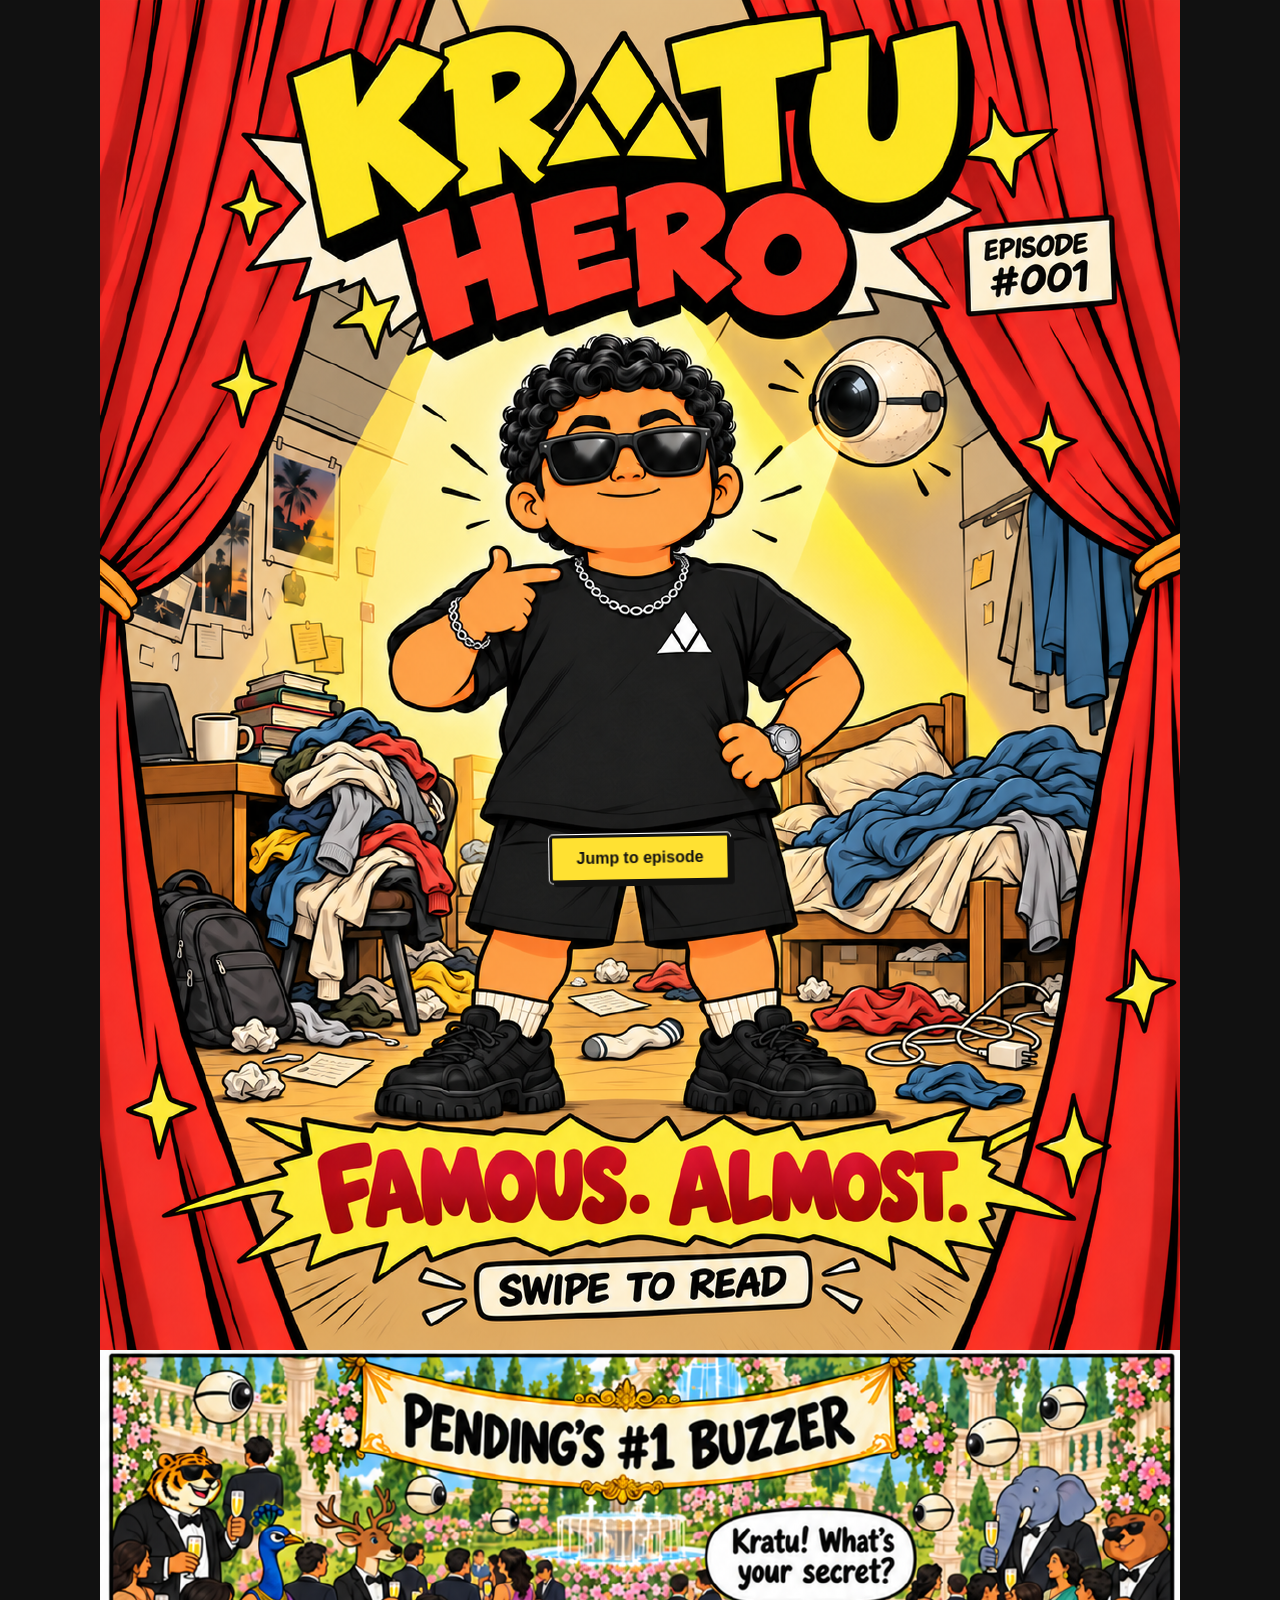
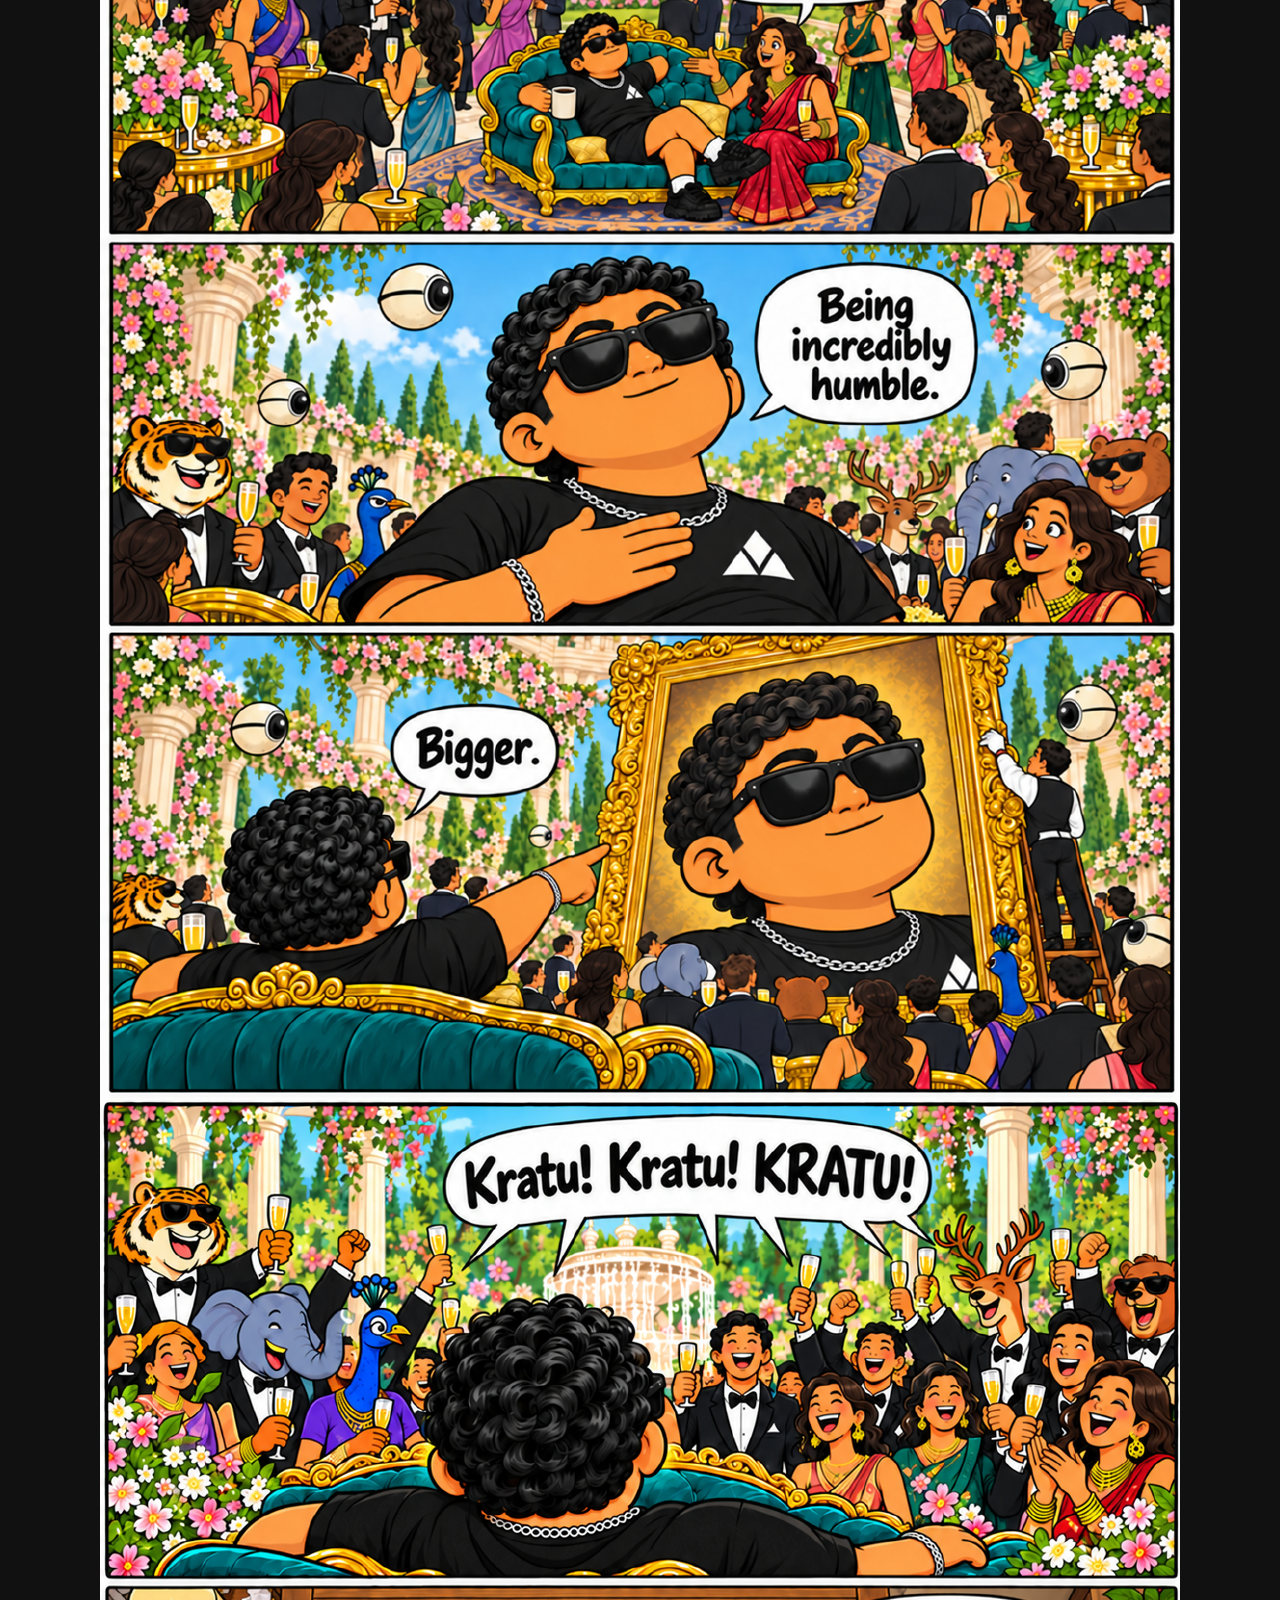
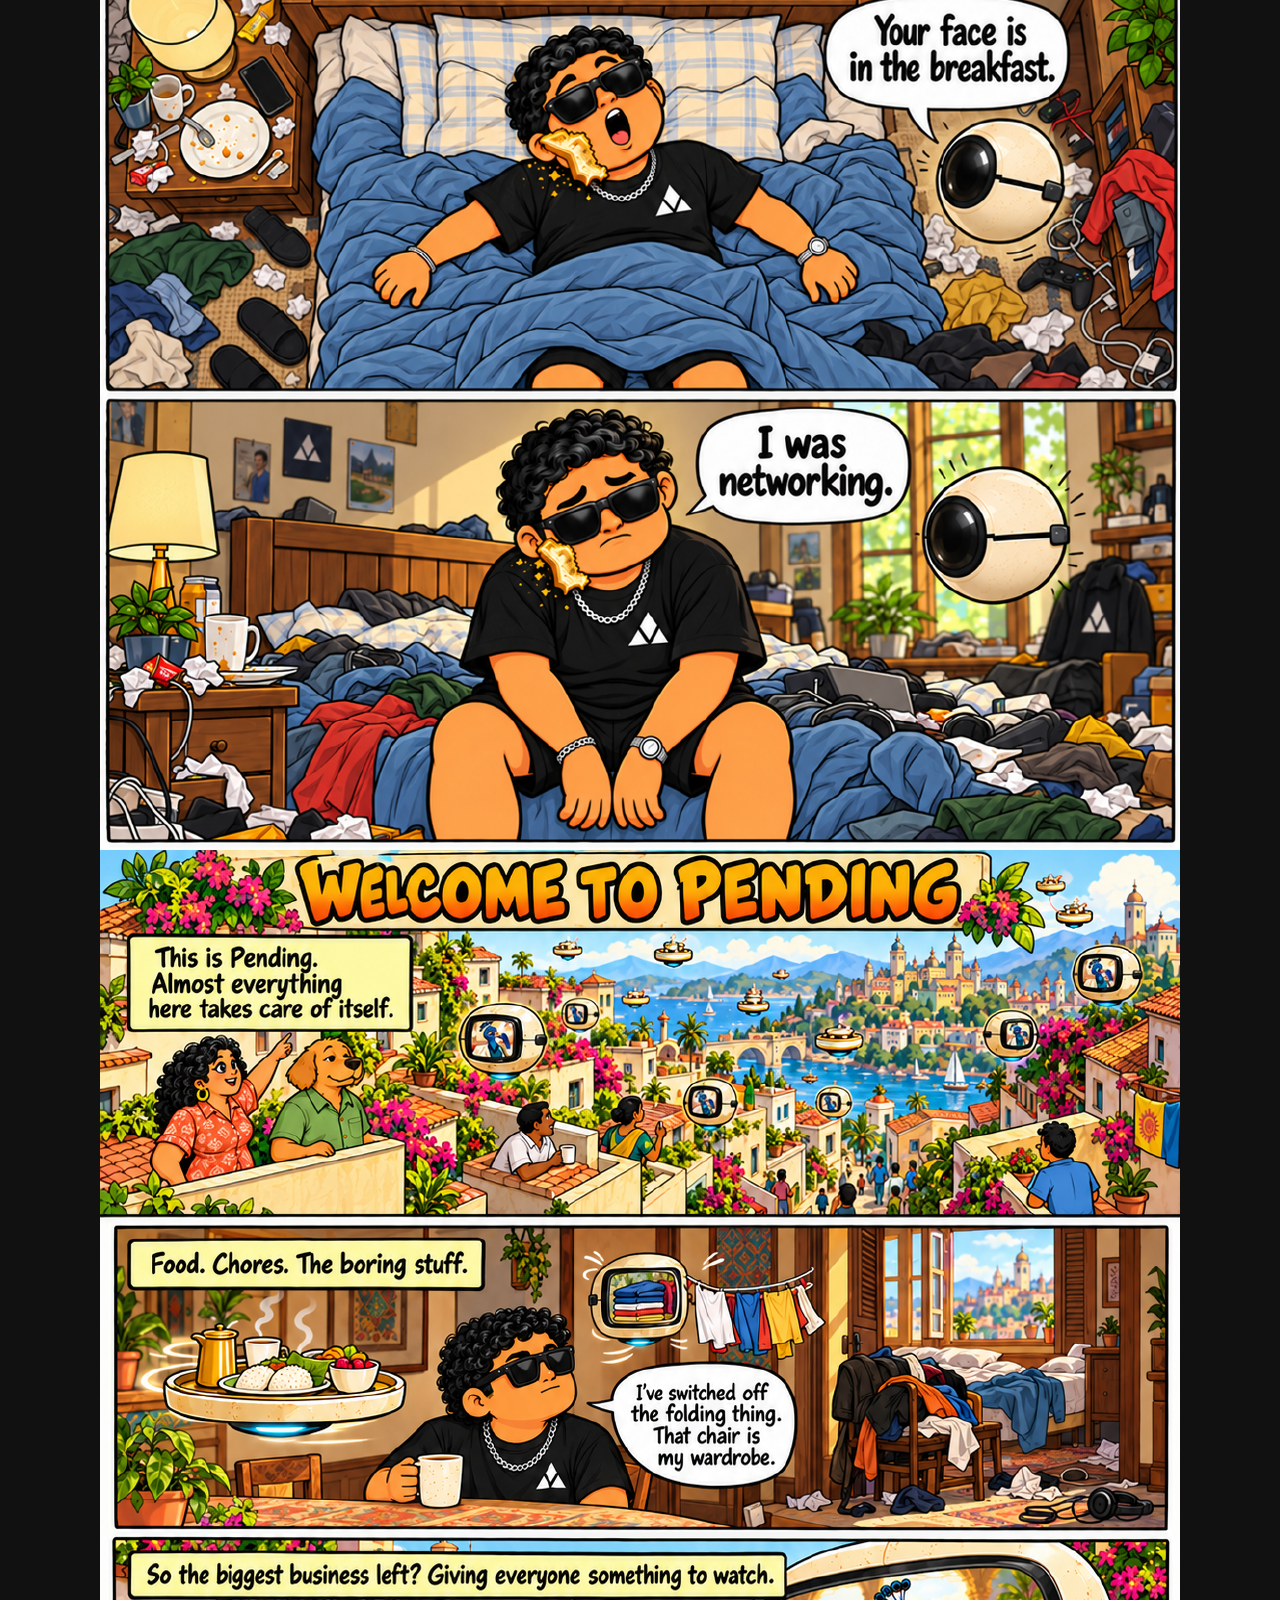
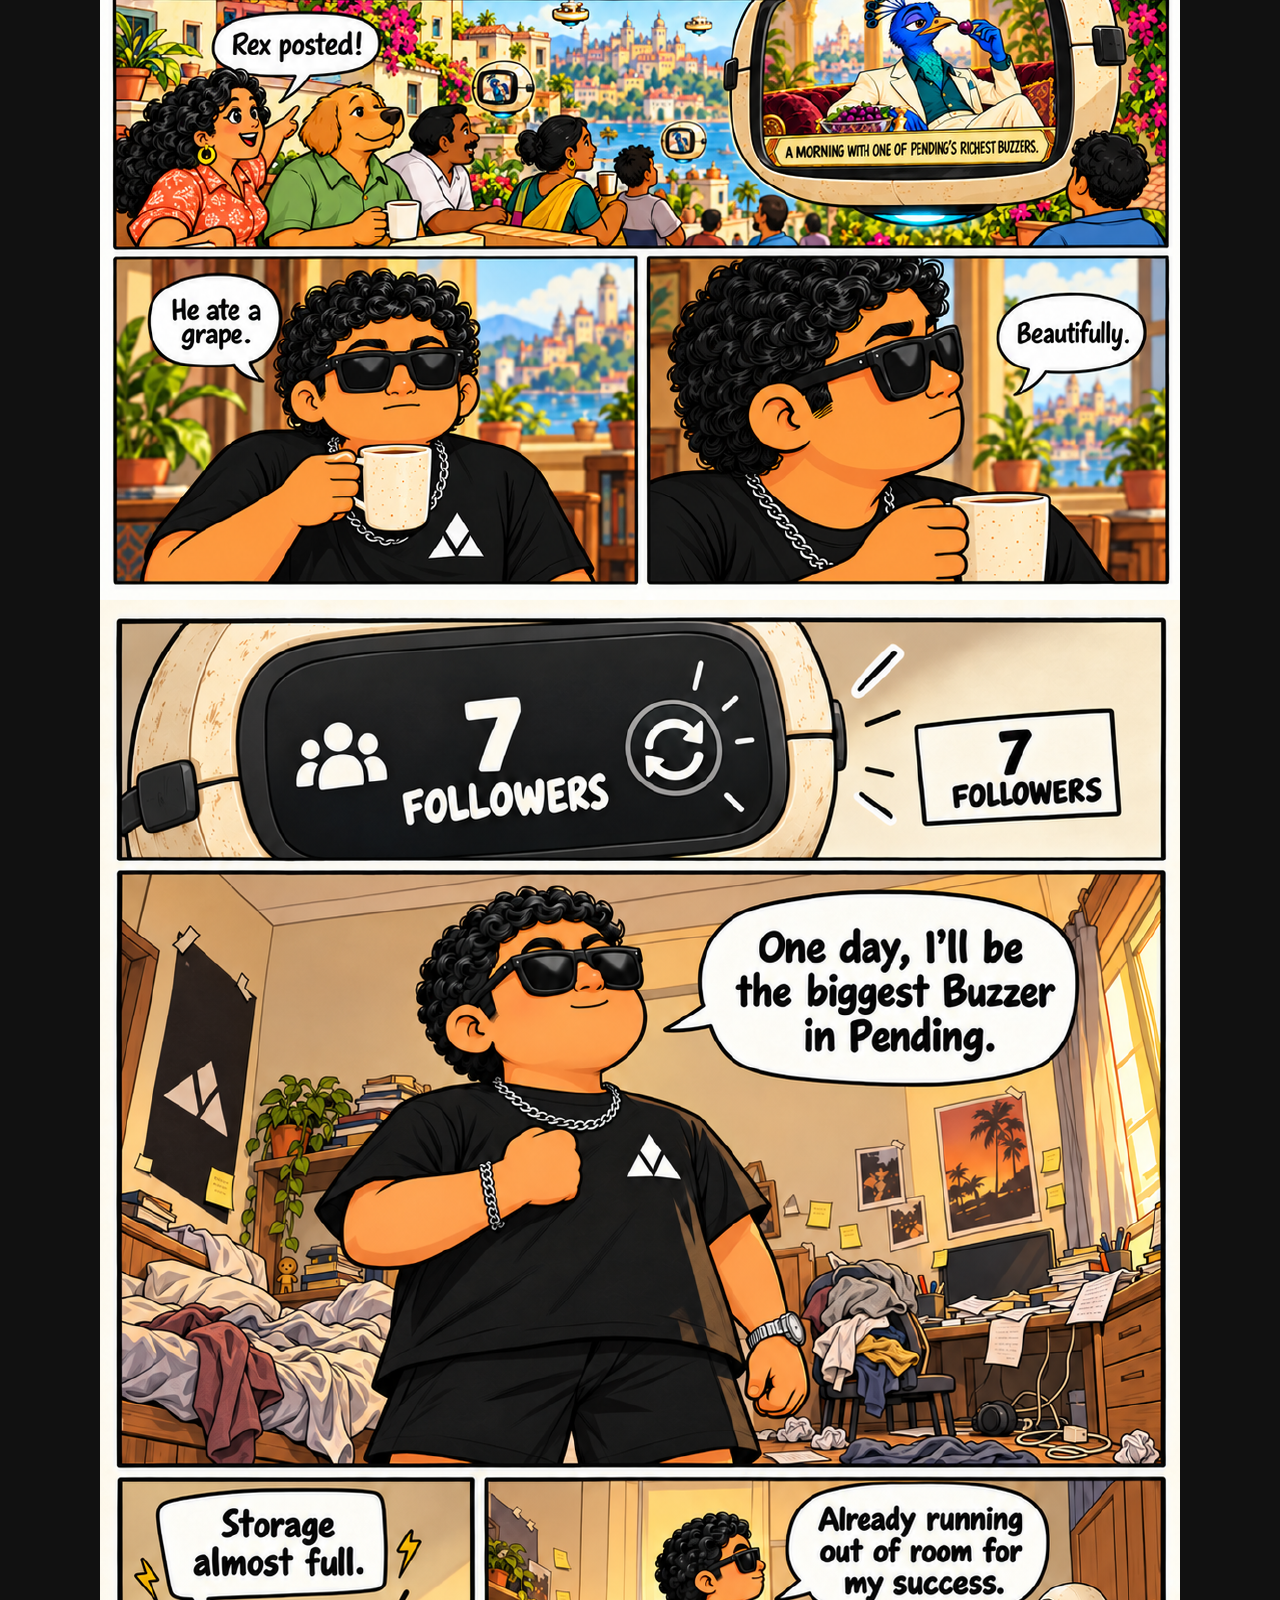
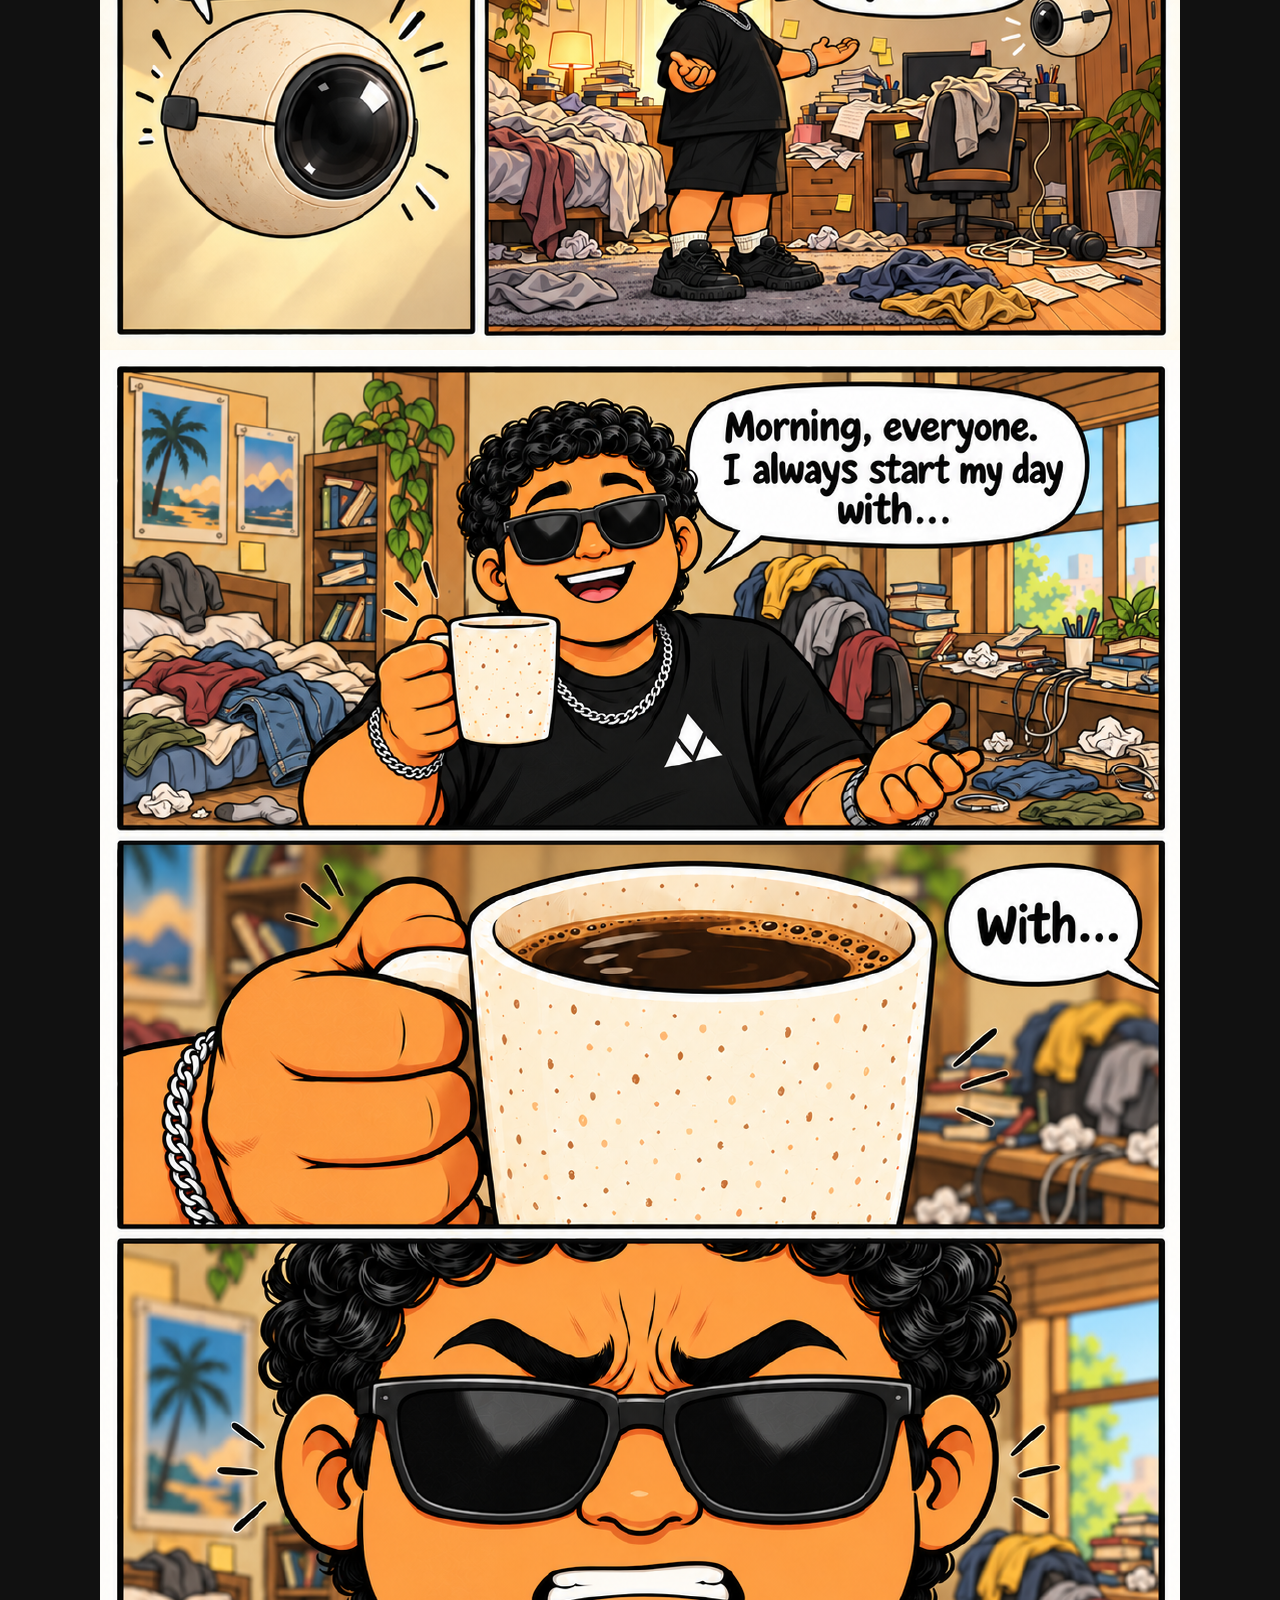
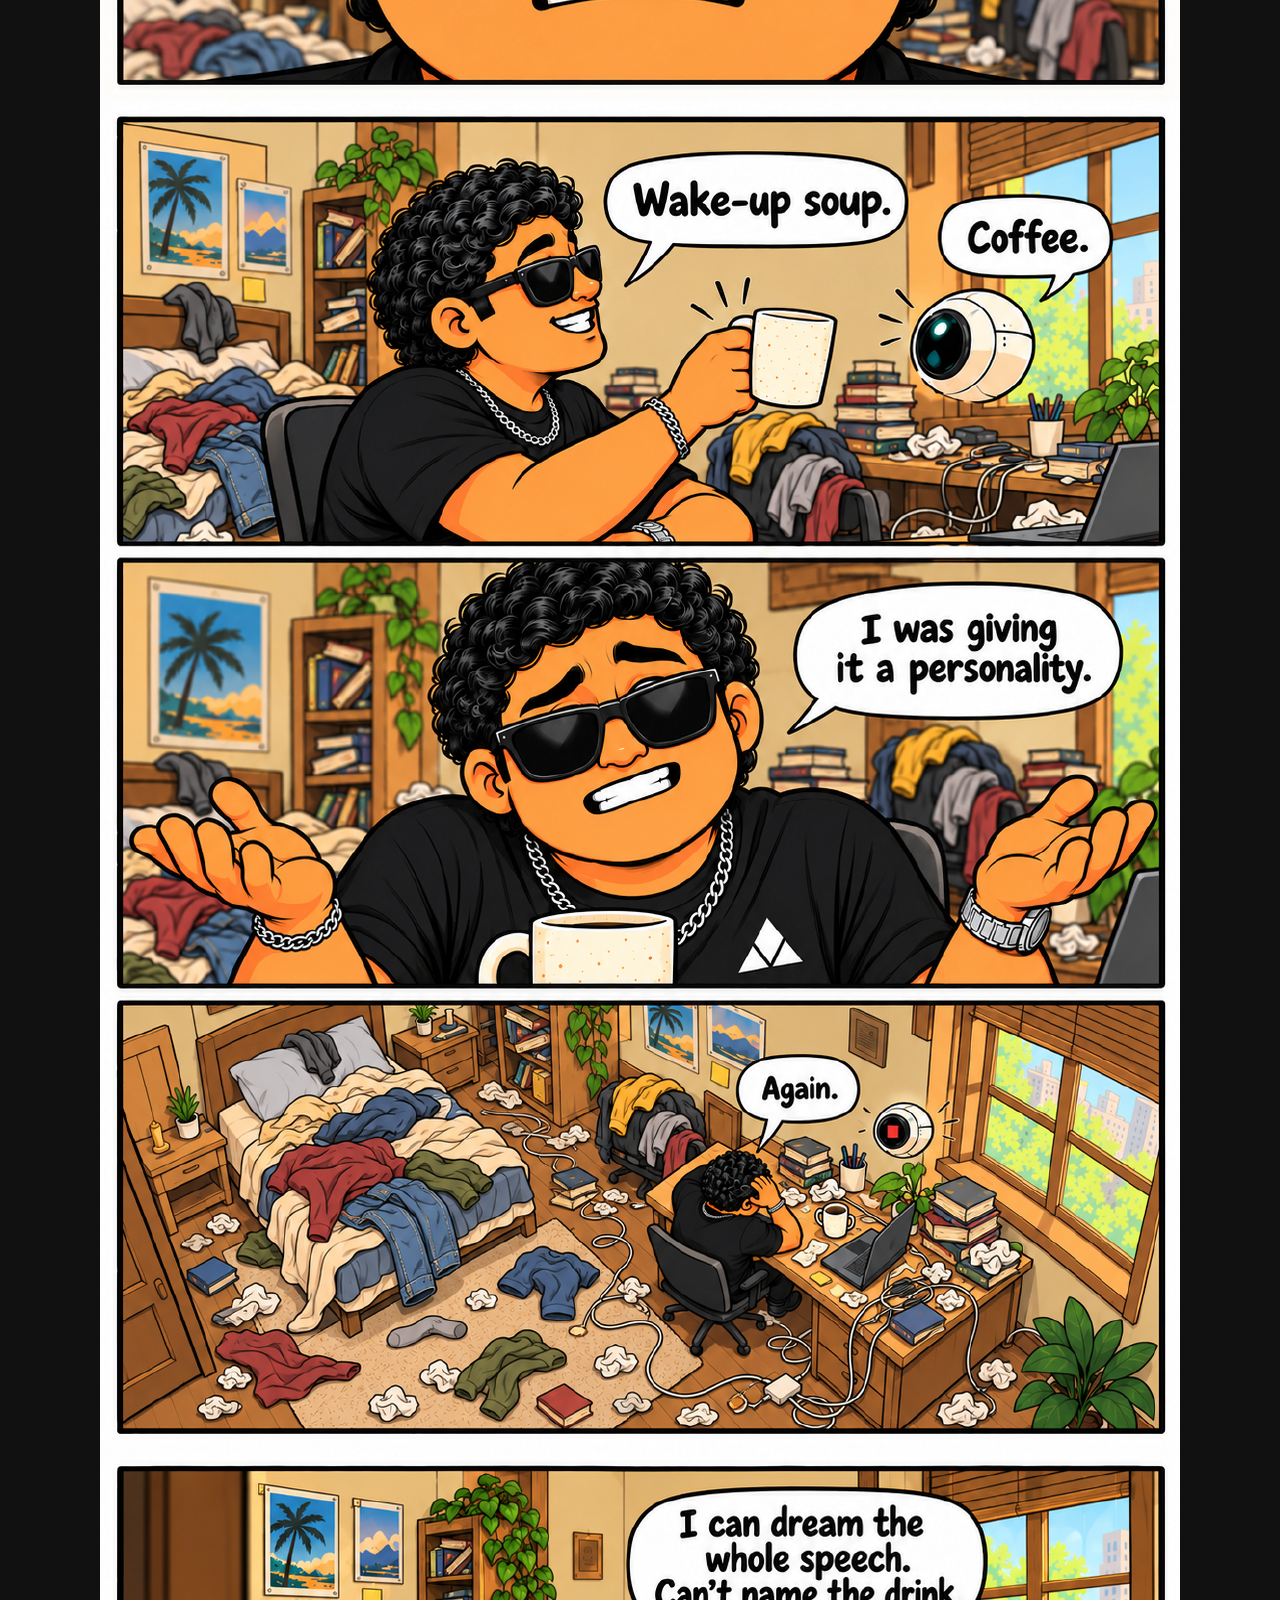
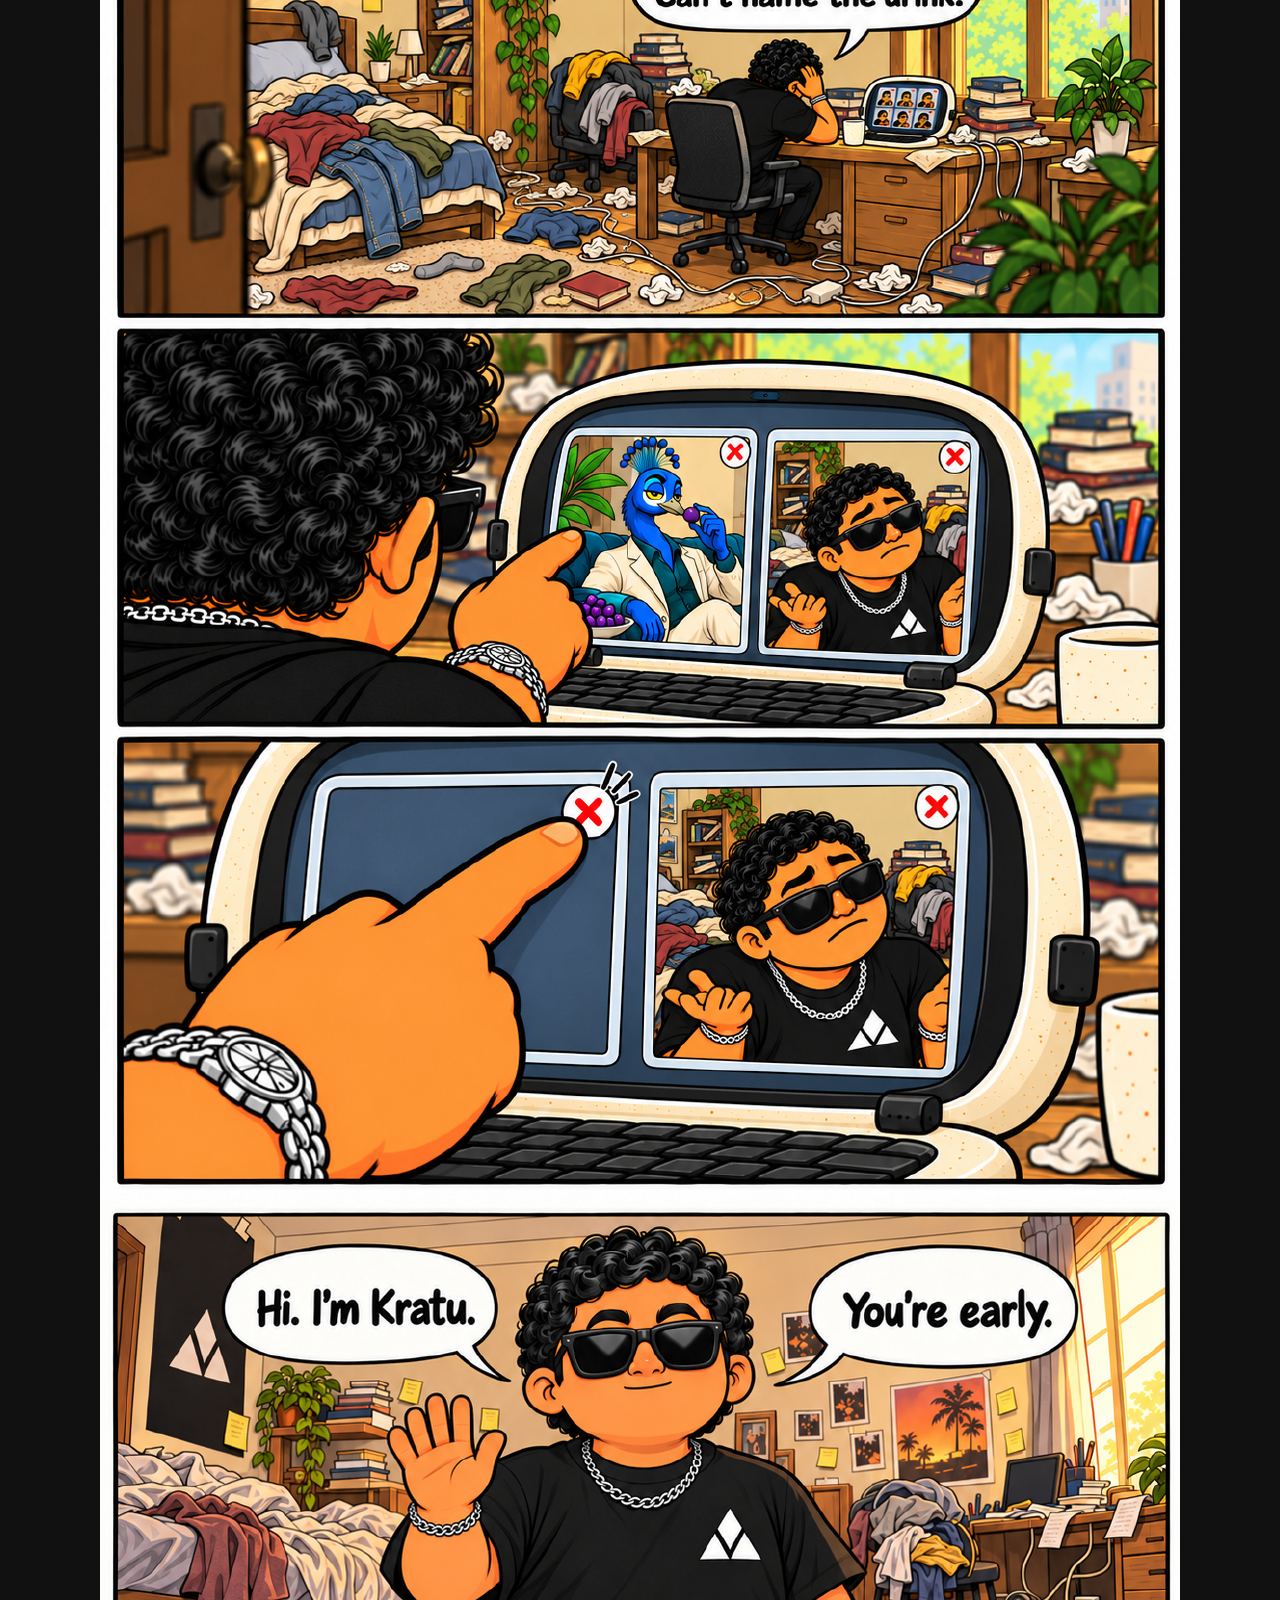
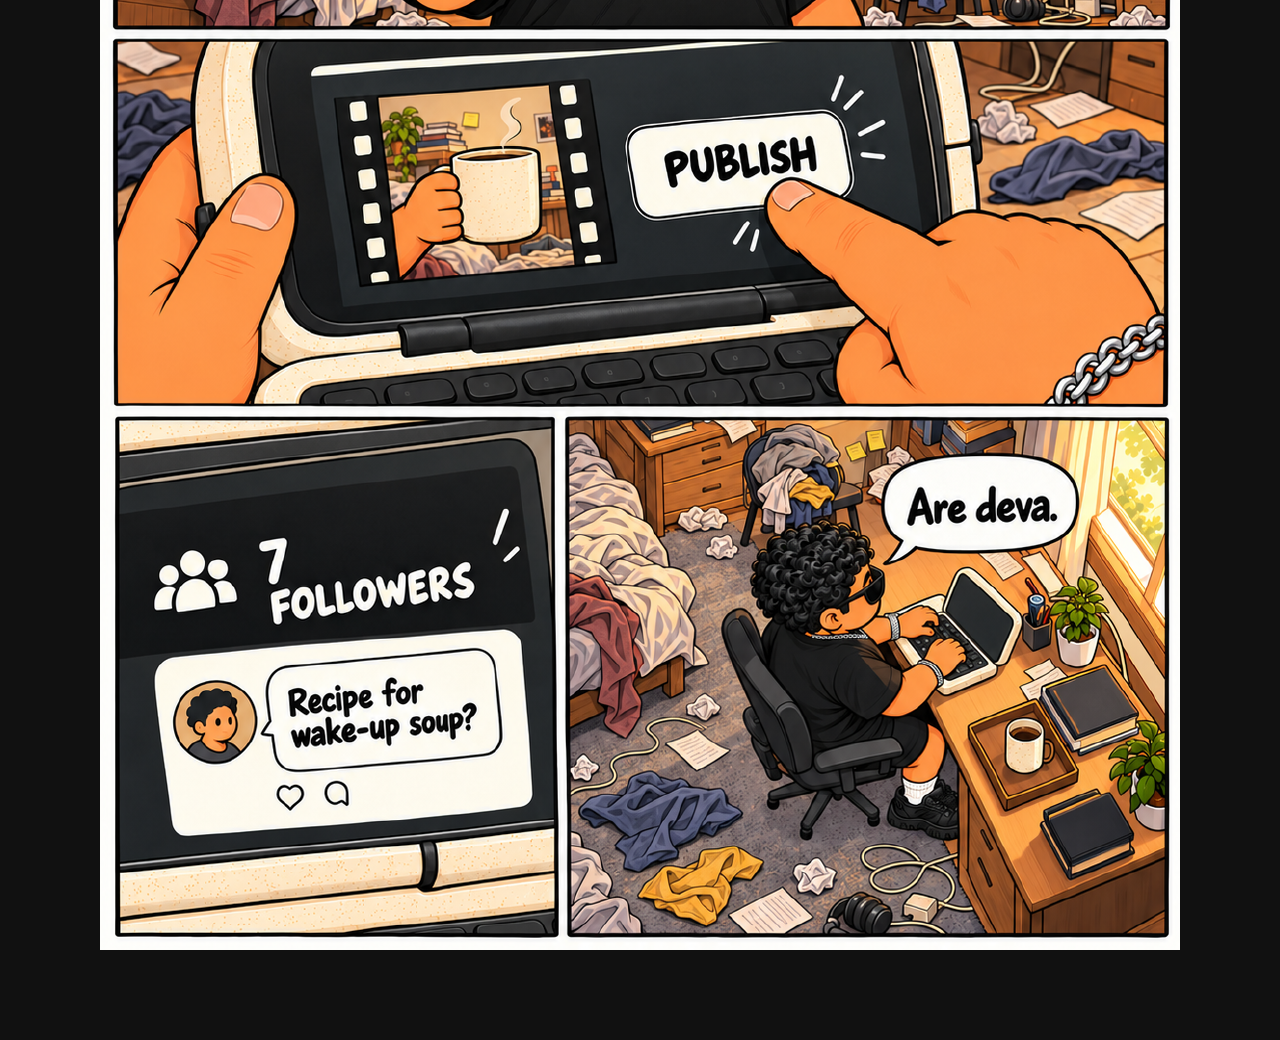
==== commit 7d965490: "Read approved episodes chronologically and omit Instagram closing slides" ====
--- a/public/index.html
+++ b/public/index.html
@@ -1 +1 @@
-<!doctype html><html lang="en"><head><meta charset="utf-8"><meta name="viewport" content="width=device-width,initial-scale=1,viewport-fit=cover"><meta name="theme-color" content="#111111"><meta name="description" content="Read KRATU HERO. A big dream, a cheap PAL, and one almost-famous Buzzer. Free comic episodes from Pending."><title>Famous. Almost. — KRATU HERO</title><link rel="icon" href="assets/favicon.svg"><link rel="stylesheet" href="style.css?v=2"></head><body><main id="reader" aria-label="Comic episode"><img class="page" src="episodes/001-v5/page-01.webp" alt="KRATU HERO — Famous. Almost. — Episode 001 cover" width="1080" height="1350" fetchpriority="high"><noscript><p>Enable JavaScript to read all pages and select an episode.</p></noscript></main><button id="jump" type="button" aria-haspopup="dialog" aria-controls="episodes">Jump to episode</button><dialog id="episodes" aria-labelledby="episode-title"><h1 id="episode-title">Pick your episode</h1><nav id="episode-list" aria-label="Episodes"></nav><p class="dismiss">Tap outside or press Escape to return to the comic.</p></dialog><script src="reader.js?v=2" defer></script></body></html>+<!doctype html><html lang="en"><head><meta charset="utf-8"><meta name="viewport" content="width=device-width,initial-scale=1,viewport-fit=cover"><meta name="theme-color" content="#111111"><meta name="description" content="Read KRATU HERO. A big dream, a cheap PAL, and one almost-famous Buzzer. Free comic episodes from Pending."><title>Famous. Almost. — KRATU HERO</title><link rel="icon" href="assets/favicon.svg"><link rel="stylesheet" href="style.css?v=2"></head><body><main id="reader" aria-label="Comic episode"><img class="page" src="episodes/001-v5/page-01.webp" alt="KRATU HERO — Famous. Almost. — Episode 001 cover" width="1080" height="1350" fetchpriority="high"><noscript><p>Enable JavaScript to read all pages and select an episode.</p></noscript></main><button id="jump" type="button" aria-haspopup="dialog" aria-controls="episodes">Jump to episode</button><dialog id="episodes" aria-labelledby="episode-title"><h1 id="episode-title">Pick your episode</h1><nav id="episode-list" aria-label="Episodes"></nav><p class="dismiss">Tap outside or press Escape to return to the comic.</p></dialog><script src="reader.js?v=3" defer></script></body></html>
